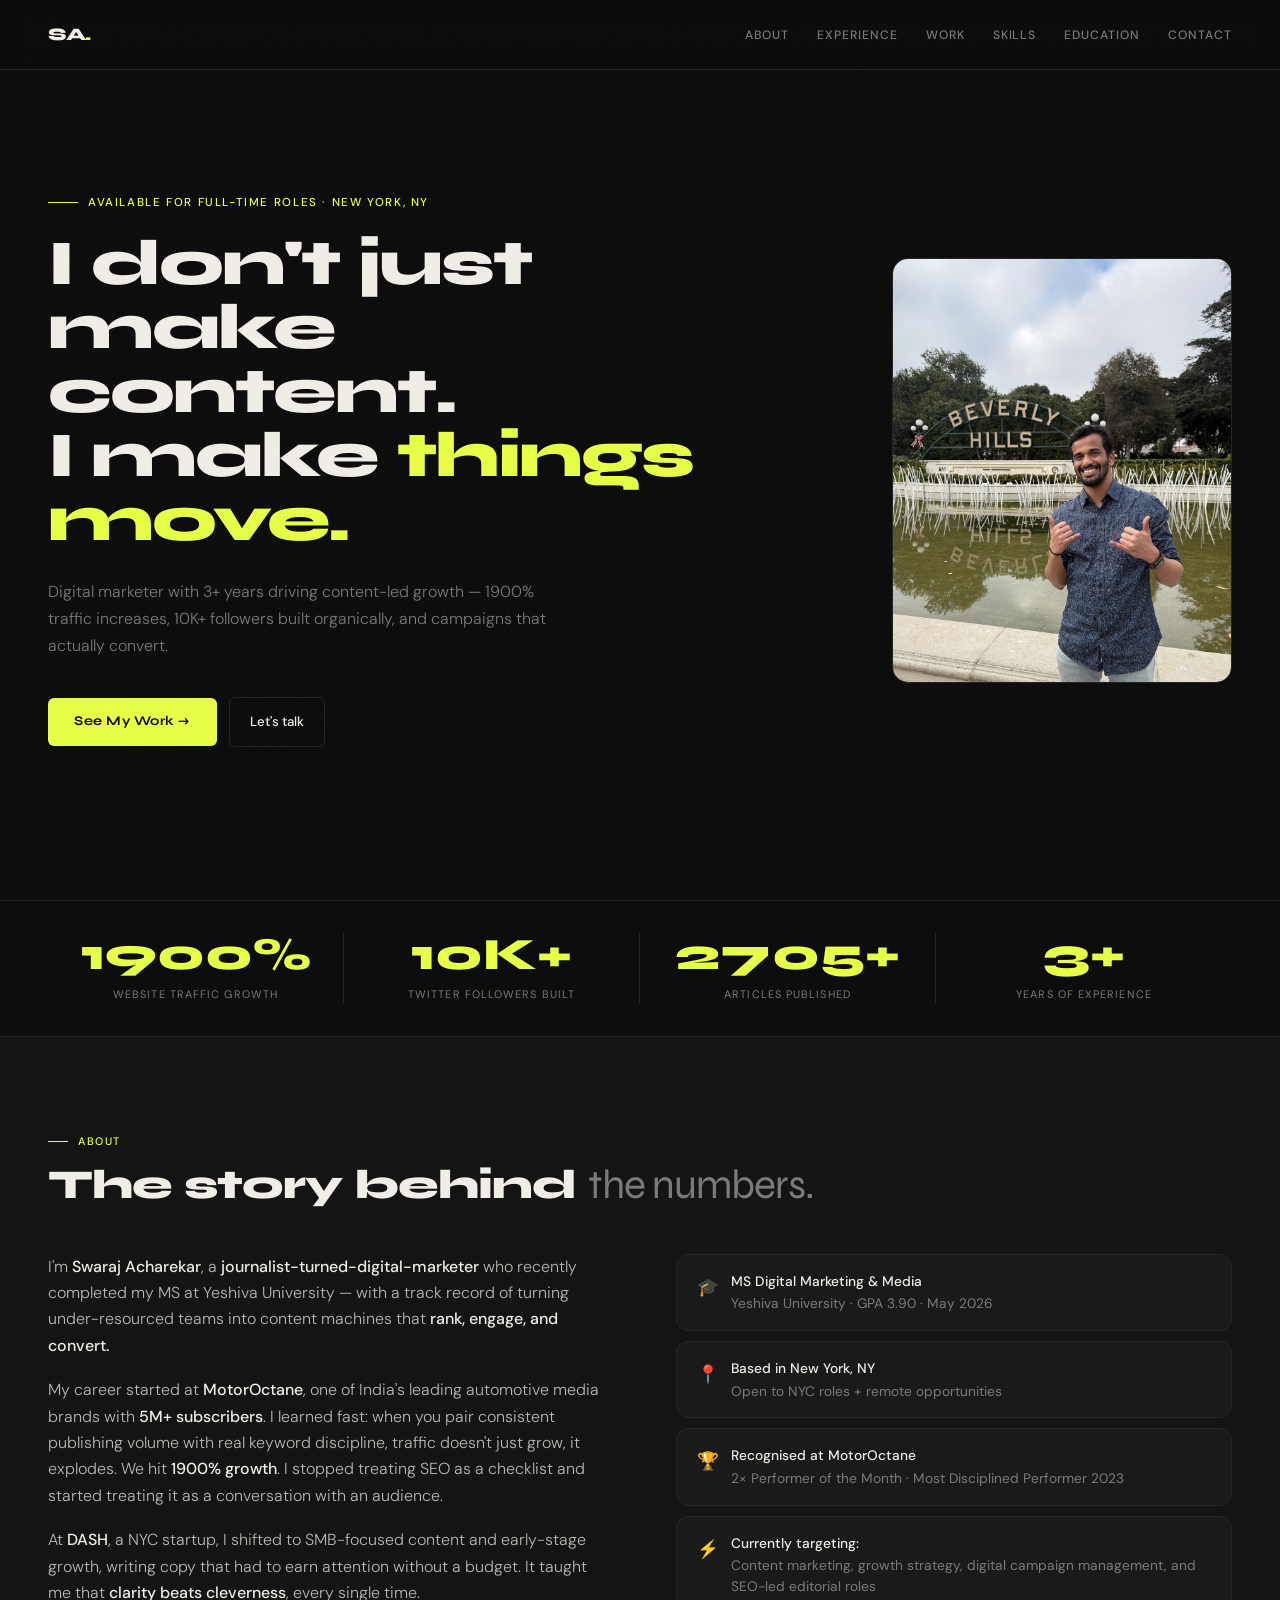
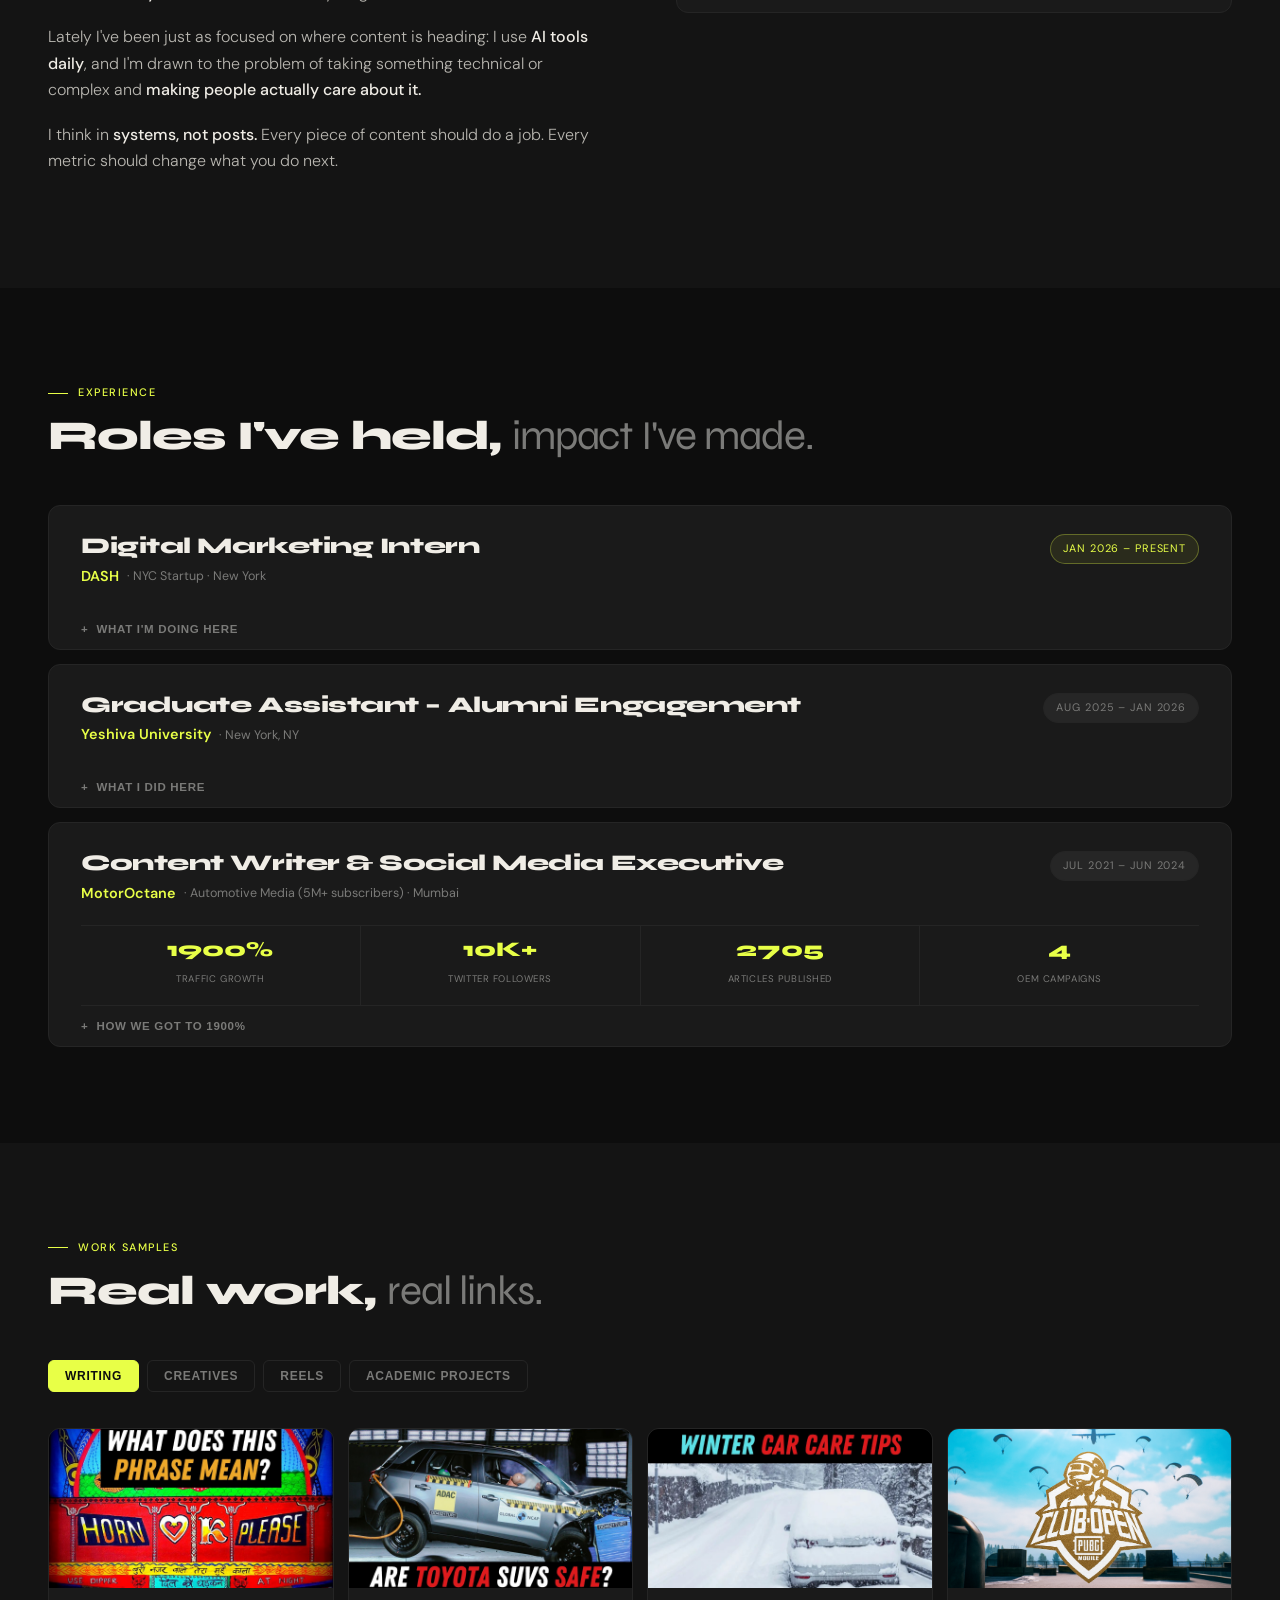
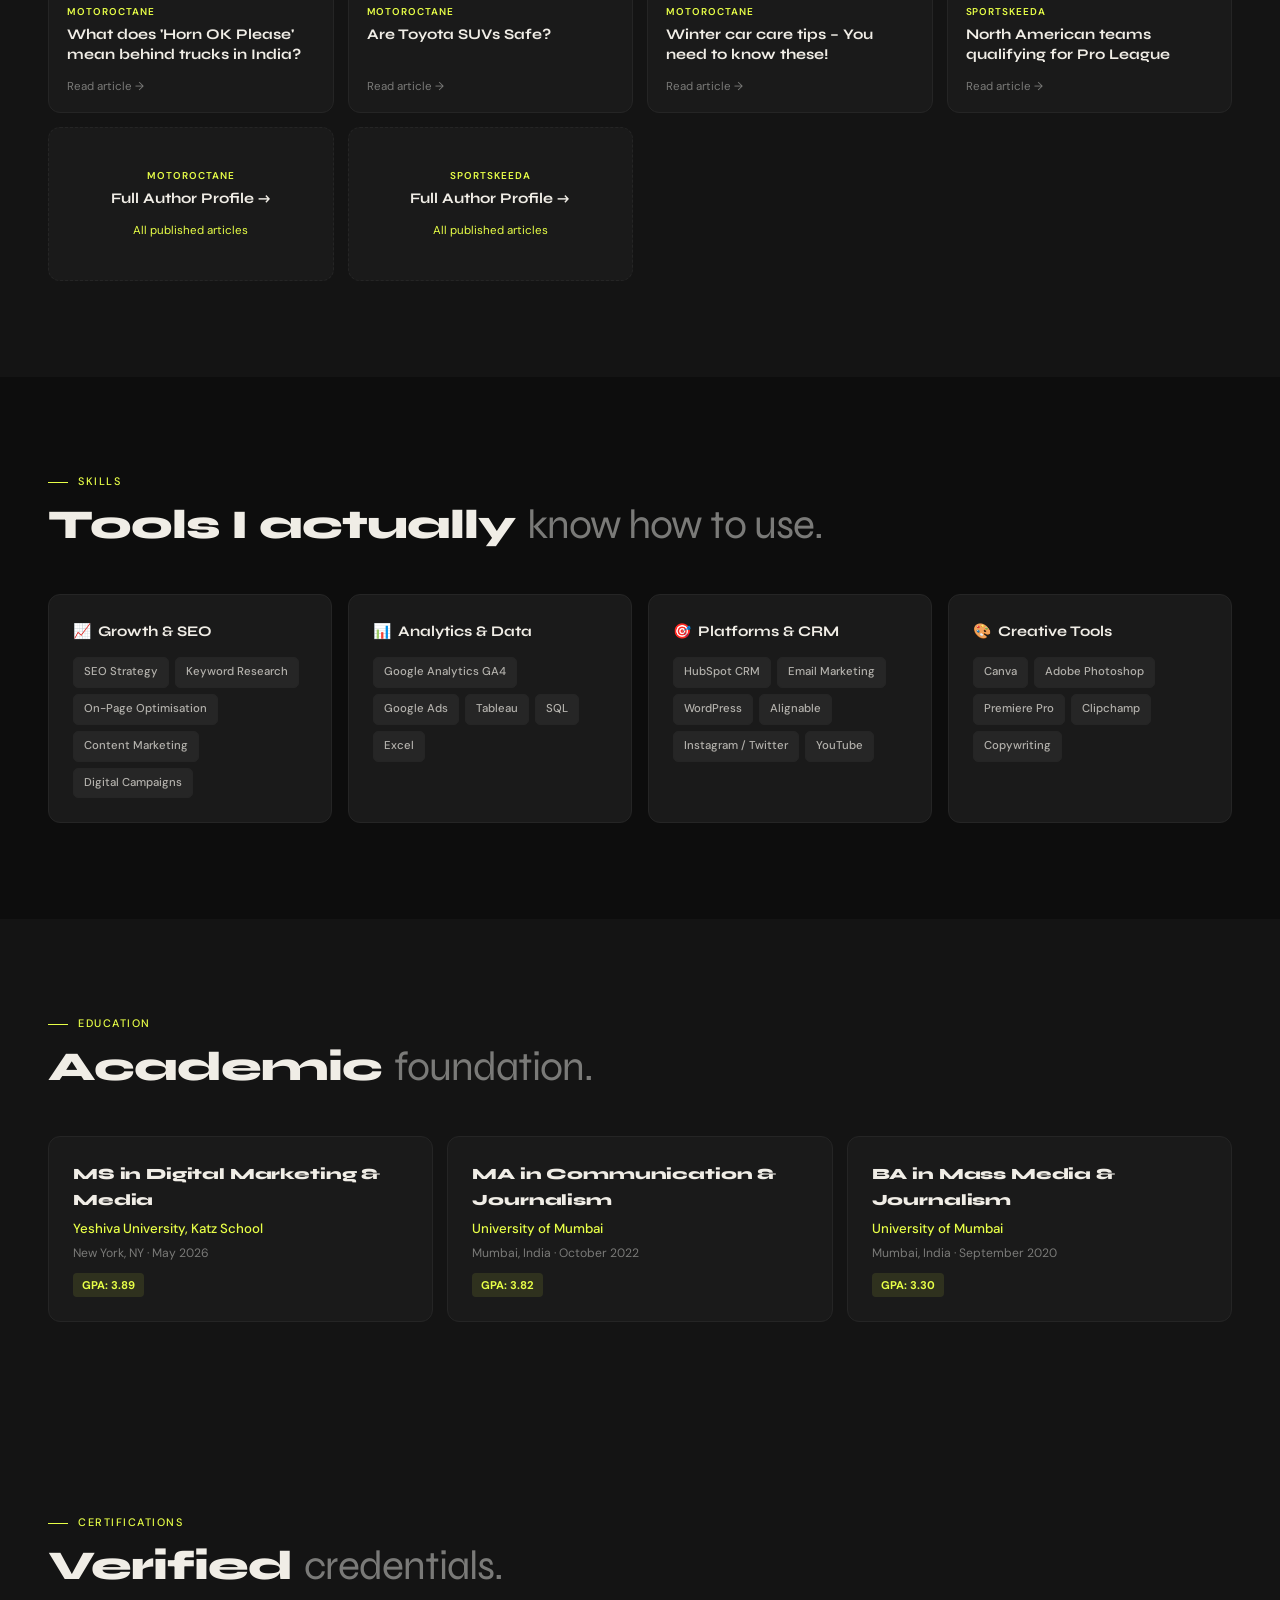
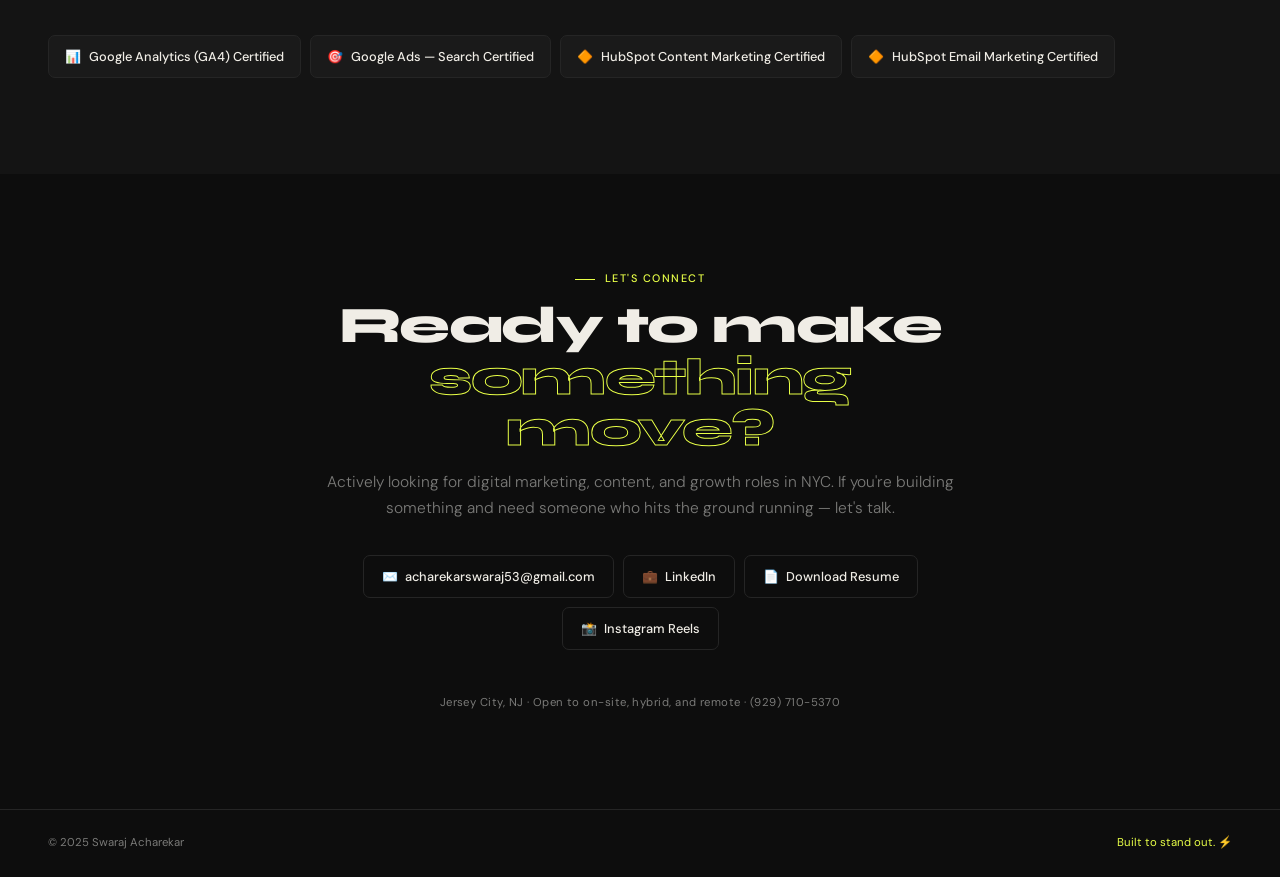
==== index.html @ 03147138 "Update index.html" ====
<!DOCTYPE html>
<html lang="en">
<head>
<meta charset="UTF-8">
<meta name="viewport" content="width=device-width, initial-scale=1.0">
<title>Swaraj Acharekar — Digital Marketing</title>
<link rel="preconnect" href="https://fonts.googleapis.com">
<link href="https://fonts.googleapis.com/css2?family=Syne:wght@400;600;700;800&family=DM+Sans:ital,wght@0,300;0,400;0,500;1,300&display=swap" rel="stylesheet">
<style>
*, *::before, *::after { box-sizing: border-box; margin: 0; padding: 0; }
:root {
  --bg:#0d0d0d; --surface:#141414; --card:#1a1a1a; --border:#252525;
  --accent:#e8ff47; --accent2:#ff6b35; --text:#f0ede6; --muted:#7a7a78;
  --serif:'Syne',sans-serif; --body:'DM Sans',sans-serif;
  --radius:12px; --t:0.35s cubic-bezier(0.22,1,0.36,1);
}
html{scroll-behavior:smooth;}
body{background:var(--bg);color:var(--text);font-family:var(--body);font-size:16px;line-height:1.65;overflow-x:hidden;}
::-webkit-scrollbar{width:4px;} ::-webkit-scrollbar-track{background:var(--bg);} ::-webkit-scrollbar-thumb{background:var(--accent);border-radius:2px;}
body::before{content:'';position:fixed;inset:0;background-image:url("data:image/svg+xml,%3Csvg viewBox='0 0 256 256' xmlns='http://www.w3.org/2000/svg'%3E%3Cfilter id='n'%3E%3CfeTurbulence type='fractalNoise' baseFrequency='0.9' numOctaves='4' stitchTiles='stitch'/%3E%3C/filter%3E%3Crect width='100%25' height='100%25' filter='url(%23n)' opacity='0.04'/%3E%3C/svg%3E");pointer-events:none;z-index:9999;opacity:0.35;}

/* NAV */
nav{position:fixed;top:0;left:0;right:0;z-index:100;display:flex;align-items:center;justify-content:space-between;padding:20px 48px;background:rgba(13,13,13,0.92);backdrop-filter:blur(14px);border-bottom:1px solid var(--border);}
.nav-logo{font-family:var(--serif);font-weight:800;font-size:1.1rem;letter-spacing:-0.02em;color:var(--text);text-decoration:none;}
.nav-logo span{color:var(--accent);}
.nav-links{display:flex;gap:28px;list-style:none;}
.nav-links a{font-size:0.76rem;font-weight:500;letter-spacing:0.08em;text-transform:uppercase;color:var(--muted);text-decoration:none;transition:color var(--t);}
.nav-links a:hover{color:var(--accent);}

/* HERO */
#hero{min-height:100vh;display:flex;flex-direction:row;align-items:center;justify-content:space-between;gap:60px;padding:120px 48px 80px;position:relative;overflow:hidden;}
.hero-left{flex:1;min-width:0;display:flex;flex-direction:column;}
.hero-eyebrow{font-size:0.72rem;font-weight:500;letter-spacing:0.14em;text-transform:uppercase;color:var(--accent);margin-bottom:20px;display:flex;align-items:center;gap:10px;animation:fadeUp 0.7s var(--t) 0.1s both;}
.hero-eyebrow::before{content:'';display:block;width:30px;height:1px;background:var(--accent);}
.hero-headline{font-family:var(--serif);font-size:clamp(2.8rem,5vw,5rem);font-weight:800;line-height:1.0;letter-spacing:-0.03em;margin-bottom:26px;animation:fadeUp 0.8s var(--t) 0.2s both;}
.hero-headline em{color:var(--accent);font-style:normal;}
.hero-sub{font-size:1rem;font-weight:300;color:var(--muted);max-width:500px;margin-bottom:38px;line-height:1.7;animation:fadeUp 0.8s var(--t) 0.3s both;}
.hero-ctas{display:flex;gap:12px;align-items:center;animation:fadeUp 0.8s var(--t) 0.4s both;}
.btn-primary{background:var(--accent);color:#0d0d0d;font-family:var(--serif);font-weight:700;font-size:0.83rem;letter-spacing:0.04em;padding:13px 26px;border:none;border-radius:6px;cursor:pointer;text-decoration:none;display:inline-block;transition:transform var(--t),box-shadow var(--t);}
.btn-primary:hover{transform:translateY(-2px);box-shadow:0 12px 40px rgba(232,255,71,0.25);}
.btn-ghost{color:var(--text);font-size:0.83rem;font-weight:500;text-decoration:none;display:flex;align-items:center;gap:8px;padding:13px 20px;border:1px solid var(--border);border-radius:6px;transition:border-color var(--t),color var(--t);}
.btn-ghost:hover{border-color:var(--text);color:var(--accent);}

/* HERO RIGHT */
.hero-right{flex-shrink:0;width:340px;animation:fadeUp 0.9s var(--t) 0.35s both;}
.hero-photo-wrap{position:relative;border-radius:16px;overflow:hidden;border:1px solid var(--border);aspect-ratio:4/5;background:var(--card);}
.hero-photo-wrap img{width:100%;height:100%;object-fit:cover;object-position:top center;display:block;filter:grayscale(15%);transition:filter var(--t);}
.hero-photo-wrap:hover img{filter:grayscale(0%);}
.hero-photo-wrap::after{content:'SA';position:absolute;inset:0;display:flex;align-items:center;justify-content:center;font-family:var(--serif);font-size:5rem;font-weight:800;color:var(--border);z-index:0;}
.hero-photo-wrap img{position:relative;z-index:1;}
.hero-photo-overlay{position:absolute;bottom:0;left:0;right:0;background:linear-gradient(transparent,rgba(13,13,13,0.9));padding:36px 22px 22px;}
.hero-photo-name{font-family:var(--serif);font-size:1rem;font-weight:800;margin-bottom:3px;}
.hero-photo-title{font-size:0.72rem;color:var(--muted);letter-spacing:0.04em;}
.hero-accent-dot{position:absolute;top:-8px;right:-8px;width:20px;height:20px;background:var(--accent);border-radius:50%;box-shadow:0 0 24px 6px rgba(232,255,71,0.35);animation:pulse 2.5s ease-in-out infinite;}
@keyframes pulse{0%,100%{opacity:1;transform:scale(1);}50%{opacity:0.5;transform:scale(0.7);}}

/* SECTIONS */
section{padding:96px 48px;}
.section-tag{font-size:0.68rem;font-weight:500;letter-spacing:0.14em;text-transform:uppercase;color:var(--accent);margin-bottom:12px;display:flex;align-items:center;gap:10px;}
.section-tag::before{content:'';display:block;width:20px;height:1px;background:var(--accent);}
h2.section-title{font-family:var(--serif);font-size:clamp(1.7rem,3.2vw,2.8rem);font-weight:800;letter-spacing:-0.025em;line-height:1.05;margin-bottom:48px;}
h2.section-title .dim{color:var(--muted);font-weight:400;}

/* ABOUT */
#about{background:var(--surface);}
.about-grid{display:grid;grid-template-columns:1fr 1fr;gap:72px;align-items:start;}
.about-copy p{color:rgba(240,237,230,0.75);font-weight:300;margin-bottom:18px;font-size:1rem;}
.about-copy p strong{color:var(--text);font-weight:500;}
.about-copy p em{color:var(--accent);font-style:normal;}
.about-right{display:flex;flex-direction:column;gap:10px;}
.fact-card{background:var(--card);border:1px solid var(--border);border-radius:var(--radius);padding:16px 20px;display:flex;align-items:flex-start;gap:12px;transition:border-color var(--t),transform var(--t);}
.fact-card:hover{border-color:var(--accent);transform:translateX(5px);}
.fact-icon{font-size:1.1rem;flex-shrink:0;margin-top:2px;}
.fact-text{font-size:0.86rem;color:var(--muted);line-height:1.5;}
.fact-text strong{color:var(--text);font-weight:500;display:block;margin-bottom:2px;}

/* EXPERIENCE */
#experience{background:var(--bg);}
.exp-list{display:flex;flex-direction:column;gap:14px;}
.exp-card{background:var(--card);border:1px solid var(--border);border-radius:var(--radius);overflow:hidden;transition:border-color var(--t);}
.exp-card:hover{border-color:rgba(232,255,71,0.35);}
.exp-header{padding:28px 32px 20px;display:grid;grid-template-columns:1fr auto;gap:16px;align-items:start;}
.exp-role{font-family:var(--serif);font-size:clamp(1.1rem,1.8vw,1.4rem);font-weight:800;letter-spacing:-0.02em;line-height:1.1;margin-bottom:6px;}
.exp-company-row{display:flex;align-items:center;gap:8px;flex-wrap:wrap;}
.exp-company{font-size:0.9rem;color:var(--accent);font-weight:600;}
.exp-location{font-size:0.78rem;color:var(--muted);}
.exp-dates{font-size:0.68rem;letter-spacing:0.08em;text-transform:uppercase;color:var(--muted);background:rgba(255,255,255,0.05);border:1px solid var(--border);padding:5px 12px;border-radius:100px;white-space:nowrap;align-self:flex-start;}
.exp-dates.current{color:var(--accent);border-color:rgba(232,255,71,0.3);background:rgba(232,255,71,0.08);}
.exp-metrics{display:flex;gap:0;border-top:1px solid var(--border);border-bottom:1px solid var(--border);margin:0 32px;}
.metric{flex:1;padding:14px 0;text-align:center;border-right:1px solid var(--border);}
.metric:last-child{border-right:none;}
.metric-num{font-family:var(--serif);font-size:1.3rem;font-weight:800;color:var(--accent);line-height:1;display:block;margin-bottom:3px;}
.metric-desc{font-size:0.6rem;color:var(--muted);text-transform:uppercase;letter-spacing:0.06em;}
.exp-toggle{margin:0 32px;padding:14px 0;display:flex;align-items:center;gap:8px;font-size:0.72rem;font-weight:600;letter-spacing:0.06em;text-transform:uppercase;color:var(--muted);cursor:pointer;transition:color var(--t);background:none;border:none;width:100%;text-align:left;}
.exp-toggle:hover{color:var(--accent);}
.toggle-icon{transition:transform var(--t);}
.exp-toggle.open .toggle-icon{transform:rotate(45deg);}
.exp-body{max-height:0;overflow:hidden;transition:max-height 0.55s cubic-bezier(0.22,1,0.36,1);padding:0 32px;}
.exp-body.open{max-height:900px;padding-bottom:32px;}
.exp-body-grid{display:grid;grid-template-columns:repeat(auto-fit,minmax(190px,1fr));gap:20px;margin-bottom:16px;}
.exp-col h4{font-size:0.65rem;letter-spacing:0.1em;text-transform:uppercase;color:var(--accent2);margin-bottom:7px;font-weight:600;}
.exp-col ul{list-style:none;padding:0;}
.exp-col ul li{font-size:0.84rem;color:rgba(240,237,230,0.67);padding:3px 0 3px 15px;position:relative;line-height:1.5;}
.exp-col ul li::before{content:'→';position:absolute;left:0;color:var(--accent);font-size:0.72rem;}
.exp-col p{font-size:0.84rem;color:rgba(240,237,230,0.67);line-height:1.6;}
.insight-bar{background:rgba(232,255,71,0.06);border-left:3px solid var(--accent);border-radius:0 8px 8px 0;padding:13px 18px;font-size:0.84rem;color:var(--text);font-style:italic;margin-top:14px;}
.insight-bar span{color:var(--accent);font-style:normal;font-weight:600;}
.award-tag{display:inline-flex;align-items:center;gap:5px;font-size:0.7rem;font-weight:600;color:#fbbf24;background:rgba(251,191,36,0.1);border:1px solid rgba(251,191,36,0.25);border-radius:100px;padding:4px 11px;margin-right:6px;margin-top:10px;}

/* WORK SAMPLES */
#work{background:var(--surface);}
.work-tabs{display:flex;gap:8px;margin-bottom:36px;flex-wrap:wrap;}
.tab-btn{font-size:0.75rem;font-weight:600;letter-spacing:0.06em;text-transform:uppercase;padding:8px 16px;border-radius:6px;cursor:pointer;border:1px solid var(--border);background:transparent;color:var(--muted);transition:all var(--t);}
.tab-btn.active,.tab-btn:hover{background:var(--accent);color:#0d0d0d;border-color:var(--accent);}
.tab-panel{display:none;}
.tab-panel.active{display:block;}
.writing-grid{display:grid;grid-template-columns:repeat(auto-fill,minmax(260px,1fr));gap:14px;}
.writing-card{background:var(--card);border:1px solid var(--border);border-radius:var(--radius);overflow:hidden;text-decoration:none;color:var(--text);display:flex;flex-direction:column;transition:border-color var(--t),transform var(--t);}
.writing-card:hover{border-color:var(--accent);transform:translateY(-4px);}
.writing-thumb{width:100%;aspect-ratio:16/9;object-fit:cover;background:var(--border);display:block;}
.writing-info{padding:16px 18px;flex:1;display:flex;flex-direction:column;gap:5px;}
.writing-source{font-size:0.62rem;letter-spacing:0.1em;text-transform:uppercase;color:var(--accent);font-weight:600;}
.writing-title{font-family:var(--serif);font-size:0.92rem;font-weight:700;line-height:1.3;}
.writing-arrow{font-size:0.72rem;color:var(--muted);margin-top:auto;padding-top:8px;}
.creatives-grid{display:grid;grid-template-columns:repeat(auto-fill,minmax(200px,1fr));gap:10px;}
.creative-thumb{border-radius:10px;overflow:hidden;border:1px solid var(--border);aspect-ratio:1;transition:border-color var(--t),transform var(--t);}
.creative-thumb img{width:100%;height:100%;object-fit:cover;display:block;transition:transform 0.5s ease;}
.creative-thumb:hover{border-color:var(--accent);transform:scale(1.02);}
.creative-thumb:hover img{transform:scale(1.06);}
.view-more-link{display:inline-flex;align-items:center;gap:8px;margin-top:18px;font-size:0.82rem;font-weight:600;color:var(--accent);text-decoration:none;letter-spacing:0.04em;transition:gap var(--t);}
.view-more-link:hover{gap:14px;}
.projects-grid{display:grid;grid-template-columns:repeat(auto-fill,minmax(280px,1fr));gap:14px;}
.project-card{background:var(--card);border:1px solid var(--border);border-radius:var(--radius);padding:24px;transition:border-color var(--t),transform var(--t);}
.project-card:hover{border-color:var(--accent);transform:translateY(-4px);}
.project-label{font-size:0.62rem;letter-spacing:0.1em;text-transform:uppercase;color:var(--accent2);font-weight:600;margin-bottom:7px;}
.project-title{font-family:var(--serif);font-size:1rem;font-weight:800;margin-bottom:7px;letter-spacing:-0.01em;}
.project-desc{font-size:0.83rem;color:var(--muted);line-height:1.55;margin-bottom:14px;}
.project-links{display:flex;gap:7px;flex-wrap:wrap;}
.project-link{font-size:0.7rem;font-weight:600;padding:5px 11px;border:1px solid var(--border);border-radius:5px;text-decoration:none;color:var(--muted);transition:border-color var(--t),color var(--t);}
.project-link:hover{border-color:var(--accent);color:var(--accent);}

/* REELS */
.reels-grid{display:grid;grid-template-columns:repeat(auto-fill,minmax(300px,1fr));gap:20px;align-items:start;}
.reel-card{background:var(--card);border:1px solid var(--border);border-radius:var(--radius);overflow:hidden;text-decoration:none;color:var(--text);display:flex;flex-direction:column;transition:border-color var(--t),transform var(--t);}
.reel-card:hover{border-color:var(--accent);transform:translateY(-4px);}
.reel-thumb{aspect-ratio:9/16;background:#111;position:relative;overflow:hidden;}
.reel-thumb img{width:100%;height:100%;object-fit:cover;display:block;transition:transform 0.5s ease;}
.reel-card:hover .reel-thumb img{transform:scale(1.05);}
.reel-play{position:absolute;inset:0;display:flex;align-items:center;justify-content:center;}
.reel-play div.play-icon{width:0;height:0;border-top:10px solid transparent;border-bottom:10px solid transparent;border-left:16px solid var(--accent);margin-left:3px;filter:drop-shadow(0 0 8px rgba(232,255,71,0.5));}
.reel-badge{position:absolute;top:8px;right:8px;background:rgba(0,0,0,0.65);border-radius:4px;padding:2px 8px;font-size:0.62rem;color:var(--accent);font-weight:600;letter-spacing:0.06em;text-transform:uppercase;}
.reel-info{padding:12px 14px;}
.reel-source{font-size:0.62rem;letter-spacing:0.1em;text-transform:uppercase;color:var(--accent);font-weight:600;display:block;margin-bottom:4px;}
.reel-link{font-size:0.78rem;color:var(--muted);}


#skills{background:var(--bg);}
.skills-wrap{display:grid;grid-template-columns:repeat(auto-fit,minmax(240px,1fr));gap:16px;}
.skill-group{background:var(--card);border:1px solid var(--border);border-radius:var(--radius);padding:24px;transition:border-color var(--t),transform var(--t);}
.skill-group:hover{border-color:var(--accent);transform:translateY(-4px);}
.skill-group-title{font-family:var(--serif);font-size:0.92rem;font-weight:700;margin-bottom:14px;display:flex;align-items:center;gap:7px;}
.skill-tags{display:flex;flex-wrap:wrap;gap:6px;}
.skill-tag{font-size:0.71rem;font-weight:500;padding:5px 10px;border-radius:5px;background:rgba(255,255,255,0.05);border:1px solid var(--border);color:rgba(240,237,230,0.7);transition:all var(--t);}
.skill-tag:hover{background:rgba(232,255,71,0.1);color:var(--accent);border-color:rgba(232,255,71,0.3);}

/* EDUCATION */
#education{background:var(--surface);}
.edu-grid{display:grid;grid-template-columns:repeat(auto-fit,minmax(240px,1fr));gap:14px;}
.edu-card{background:var(--card);border:1px solid var(--border);border-radius:var(--radius);padding:24px;transition:border-color var(--t),transform var(--t);}
.edu-card:hover{border-color:var(--accent);transform:translateY(-3px);}
.edu-degree{font-family:var(--serif);font-size:0.98rem;font-weight:800;margin-bottom:5px;letter-spacing:-0.01em;}
.edu-school{font-size:0.83rem;color:var(--accent);font-weight:500;margin-bottom:3px;}
.edu-detail{font-size:0.76rem;color:var(--muted);}
.edu-gpa{display:inline-block;margin-top:10px;font-size:0.7rem;font-weight:700;color:var(--accent);background:rgba(232,255,71,0.1);padding:3px 9px;border-radius:4px;}



/* CERTS */
#certs{background:var(--surface);}
.certs-row{display:flex;flex-wrap:wrap;gap:9px;}
.cert-pill{background:var(--card);border:1px solid var(--border);border-radius:7px;padding:10px 16px;display:flex;align-items:center;gap:8px;font-size:0.8rem;font-weight:500;transition:border-color var(--t),transform var(--t);}
.cert-pill:hover{border-color:var(--accent);transform:translateY(-2px);}

/* CONTACT */
#contact{background:var(--bg);text-align:center;}
.contact-inner{max-width:660px;margin:0 auto;}
.contact-big{font-family:var(--serif);font-size:clamp(2rem,4vw,3.8rem);font-weight:800;letter-spacing:-0.03em;line-height:1.0;margin-bottom:16px;}
.contact-big .line2{color:transparent;-webkit-text-stroke:1px var(--accent);}
.contact-sub{color:var(--muted);font-size:0.97rem;margin-bottom:34px;font-weight:300;}
.contact-links{display:flex;gap:9px;justify-content:center;flex-wrap:wrap;margin-bottom:44px;}
.contact-link{display:flex;align-items:center;gap:7px;padding:10px 18px;border:1px solid var(--border);border-radius:7px;font-size:0.8rem;font-weight:500;color:var(--text);text-decoration:none;transition:border-color var(--t),color var(--t),transform var(--t);}
.contact-link:hover{border-color:var(--accent);color:var(--accent);transform:translateY(-2px);}
.contact-note{font-size:0.71rem;color:var(--muted);letter-spacing:0.04em;}

footer{background:var(--bg);border-top:1px solid var(--border);padding:24px 48px;display:flex;justify-content:space-between;align-items:center;font-size:0.71rem;color:var(--muted);}
footer span:last-child{color:var(--accent);}

@keyframes fadeUp{from{opacity:0;transform:translateY(22px);}to{opacity:1;transform:translateY(0);}}
.reveal{opacity:0;transform:translateY(22px);transition:opacity 0.65s ease,transform 0.65s var(--t);}
.reveal.visible{opacity:1;transform:translateY(0);}

@media(max-width:860px){
  nav{padding:14px 20px;flex-wrap:wrap;gap:10px;}
  .nav-links{gap:14px;flex-wrap:wrap;}
  section{padding:64px 22px;}
  #hero{flex-direction:column;padding:105px 22px 56px;gap:36px;align-items:flex-start;}
  .hero-right{width:100%;max-width:300px;}
  .about-grid{grid-template-columns:1fr;gap:32px;}
  .exp-header{grid-template-columns:1fr;}
  .exp-metrics,.exp-toggle{margin-left:22px;margin-right:22px;}
  .exp-body{padding:0 22px;}
  .exp-body.open{padding-bottom:26px;}
  footer{flex-direction:column;gap:7px;text-align:center;}
}
</style>
</head>
<body>

<nav id="nav">
  <a href="#hero" class="nav-logo">SA<span>.</span></a>
  <ul class="nav-links">
    <li><a href="#about">About</a></li>
    <li><a href="#experience">Experience</a></li>
    <li><a href="#work">Work</a></li>
    <li><a href="#skills">Skills</a></li>
    <li><a href="#education">Education</a></li>
    <li><a href="#contact">Contact</a></li>
  </ul>
</nav>

<!-- HERO -->
<section id="hero">
  <div class="hero-left">
    <div class="hero-eyebrow">Available for full-time roles · New York, NY</div>
    <h1 class="hero-headline">
      I don't just make<br>content.<br>
      I make <em>things move.</em>
    </h1>
    <p class="hero-sub">
      Digital marketer with 3+ years driving content-led growth — 1900% traffic increases, 10K+ followers built organically, and campaigns that actually convert.
    </p>
    <div class="hero-ctas">
      <a href="#experience" class="btn-primary">See My Work →</a>
      <a href="#contact" class="btn-ghost">Let's talk</a>
    </div>
  </div>

  <div class="hero-right">
    <div class="hero-photo-wrap">
      <img src="https://swaraj6520.github.io/Swaraj-Portfolio1/media/About-you.jpg" alt="Swaraj Acharekar" onerror="this.style.background='#1a1a1a';this.style.minHeight='360px'">
      <div class="hero-photo-overlay">
        <div class="hero-photo-name">Swaraj Acharekar</div>
        <div class="hero-photo-title">Digital Marketing · Content · SEO</div>
      </div>
      <div class="hero-accent-dot"></div>
    </div>
    </div>
  </div>
</section>

  <!-- KPI STRIP -->
<section id="kpi-strip" style="padding:0;background:#0d0d0d;">
  <div style="border-top:1px solid #252525;border-bottom:1px solid #252525;padding:32px 48px;">
    <div style="display:grid;grid-template-columns:repeat(4,1fr);gap:0;">
      <div style="text-align:center;padding:0 20px;border-right:1px solid #252525;">
        <div style="font-family:'Syne',sans-serif;font-size:2.8rem;font-weight:800;color:#e8ff47;line-height:1;margin-bottom:8px;">1900%</div>
        <div style="font-size:0.68rem;color:#7a7a78;text-transform:uppercase;letter-spacing:0.1em;">Website traffic growth</div>
      </div>
      <div style="text-align:center;padding:0 20px;border-right:1px solid #252525;">
        <div style="font-family:'Syne',sans-serif;font-size:2.8rem;font-weight:800;color:#e8ff47;line-height:1;margin-bottom:8px;">10K+</div>
        <div style="font-size:0.68rem;color:#7a7a78;text-transform:uppercase;letter-spacing:0.1em;">Twitter followers built</div>
      </div>
      <div style="text-align:center;padding:0 20px;border-right:1px solid #252525;">
        <div style="font-family:'Syne',sans-serif;font-size:2.8rem;font-weight:800;color:#e8ff47;line-height:1;margin-bottom:8px;">2705+</div>
        <div style="font-size:0.68rem;color:#7a7a78;text-transform:uppercase;letter-spacing:0.1em;">Articles published</div>
      </div>
      <div style="text-align:center;padding:0 20px;">
        <div style="font-family:'Syne',sans-serif;font-size:2.8rem;font-weight:800;color:#e8ff47;line-height:1;margin-bottom:8px;">3+</div>
        <div style="font-size:0.68rem;color:#7a7a78;text-transform:uppercase;letter-spacing:0.1em;">Years of experience</div>
      </div>
    </div>
  </div>
</section>

<!-- ABOUT -->
<section id="about">
  <div class="section-tag">About</div>
  <h2 class="section-title">The story behind <span class="dim">the numbers.</span></h2>
  <div class="about-grid">
    <div class="about-copy">
      <p>I'm <strong>Swaraj Acharekar</strong>, a <strong>journalist-turned-digital-marketer</strong> who recently completed my MS at Yeshiva University — with a track record of turning under-resourced teams into content machines that <strong>rank, engage, and convert.</strong></p>

<p>My career started at <strong>MotorOctane</strong>, one of India's leading automotive media brands with <strong>5M+ subscribers</strong>. I learned fast: when you pair consistent publishing volume with real keyword discipline, traffic doesn't just grow, it explodes. We hit <strong>1900% growth</strong>. I stopped treating SEO as a checklist and started treating it as a conversation with an audience.</p>
<p>At <strong>DASH</strong>, a NYC startup, I shifted to SMB-focused content and early-stage growth, writing copy that had to earn attention without a budget. It taught me that <strong>clarity beats cleverness</strong>, every single time.</p>
<p>Lately I've been just as focused on where content is heading: I use <strong>AI tools daily</strong>, and I'm drawn to the problem of taking something technical or complex and <strong>making people actually care about it.</strong></p>
<p>I think in <strong>systems, not posts.</strong> Every piece of content should do a job. Every metric should change what you do next.</p>
    </div>
    <div class="about-right">
      <div class="fact-card reveal">
        <div class="fact-icon">🎓</div>
        <div class="fact-text"><strong>MS Digital Marketing & Media</strong>Yeshiva University · GPA 3.90 · May 2026</div>
      </div>
      <div class="fact-card reveal">
        <div class="fact-icon">📍</div>
        <div class="fact-text"><strong>Based in New York, NY</strong>Open to NYC roles + remote opportunities</div>
      </div>
      <div class="fact-card reveal">
        <div class="fact-icon">🏆</div>
        <div class="fact-text"><strong>Recognised at MotorOctane</strong>2× Performer of the Month · Most Disciplined Performer 2023</div>
      </div>
      <div class="fact-card reveal">
        <div class="fact-icon">⚡</div>
        <div class="fact-text"><strong>Currently targeting:</strong>Content marketing, growth strategy, digital campaign management, and SEO-led editorial roles</div>
      </div>
    </div>
  </div>
</section>

<!-- EXPERIENCE -->
<section id="experience">
  <div class="section-tag">Experience</div>
  <h2 class="section-title">Roles I've held, <span class="dim">impact I've made.</span></h2>
  <div class="exp-list">

    <!-- DASH -->
    <div class="exp-card reveal">
      <div class="exp-header">
        <div>
          <div class="exp-role">Digital Marketing Intern</div>
          <div class="exp-company-row">
            <span class="exp-company">DASH</span>
            <span class="exp-location">· NYC Startup · New York</span>
          </div>
        </div>
        <div class="exp-dates current">Jan 2026 – Present</div>
      </div>
      <button class="exp-toggle" onclick="toggleExp(this)">
        <span class="toggle-icon">+</span> What I'm doing here
      </button>
      <div class="exp-body">
        <div class="exp-body-grid">
          <div class="exp-col">
            <h4>The Context</h4>
            <p>DASH is a NYC-based startup targeting small business owners. Budget is lean, the brand is early-stage, and every piece of content has to earn its attention without paid backing.</p>
          </div>
          <div class="exp-col">
            <h4>What I Do</h4>
            <ul>
              <li>Create daily platform-specific content for Alignable — the leading SMB professional network</li>
              <li>Drive engagement and thought leadership among small business audiences</li>
              <li>Support social media planning, content coordination, and performance tracking</li>
              <li>Contribute to community growth and brand visibility initiatives</li>
            </ul>
          </div>
          <div class="exp-col">
            <h4>Key Takeaways</h4>
            <ul>
              <li>Channel selection IS strategy at a startup — Alignable reaches SMBs where LinkedIn doesn't</li>
              <li>SMB audiences trust peer voice over brand voice</li>
              <li>Pre-scale content is also the sales team's warmup act</li>
            </ul>
          </div>
        </div>
        <div class="insight-bar"><span>Key insight:</span> At an early-stage startup, content isn't separate from sales — it's the credibility that makes cold outreach actually get replies.</div>
      </div>
    </div>

    <!-- GRAD ASSISTANT -->
    <div class="exp-card reveal">
      <div class="exp-header">
        <div>
          <div class="exp-role">Graduate Assistant – Alumni Engagement</div>
          <div class="exp-company-row">
            <span class="exp-company">Yeshiva University</span>
            <span class="exp-location">· New York, NY</span>
          </div>
        </div>
        <div class="exp-dates">Aug 2025 – Jan 2026</div>
      </div>
      <button class="exp-toggle" onclick="toggleExp(this)">
        <span class="toggle-icon">+</span> What I did here
      </button>
      <div class="exp-body">
        <div class="exp-body-grid">
          <div class="exp-col">
            <h4>Responsibilities</h4>
            <ul>
              <li>Cleaned and organised alumni data from 1986 onward, improving accuracy of school records</li>
              <li>Researched and verified alumni profiles on LinkedIn to build outreach contact lists</li>
              <li>Supported alumni engagement campaigns and outreach coordination</li>
            </ul>
          </div>
          <div class="exp-col">
            <h4>Skills Applied</h4>
            <ul>
              <li>Data hygiene and CRM-ready list building</li>
              <li>Research and verification at scale</li>
              <li>Institutional outreach and engagement strategy</li>
            </ul>
          </div>
        </div>
      </div>
    </div>

    <!-- MOTOROCTANE -->
    <div class="exp-card reveal">
      <div class="exp-header">
        <div>
          <div class="exp-role">Content Writer & Social Media Executive</div>
          <div class="exp-company-row">
            <span class="exp-company">MotorOctane</span>
            <span class="exp-location">· Automotive Media (5M+ subscribers) · Mumbai</span>
          </div>
        </div>
        <div class="exp-dates">Jul 2021 – Jun 2024</div>
      </div>
      <div class="exp-metrics">
        <div class="metric"><span class="metric-num">1900%</span><span class="metric-desc">Traffic growth</span></div>
        <div class="metric"><span class="metric-num">10K+</span><span class="metric-desc">Twitter followers</span></div>
        <div class="metric"><span class="metric-num">2705</span><span class="metric-desc">Articles published</span></div>
        <div class="metric"><span class="metric-num">4</span><span class="metric-desc">OEM campaigns</span></div>
      </div>
      <button class="exp-toggle" onclick="toggleExp(this)">
        <span class="toggle-icon">+</span> How we got to 1900%
      </button>
      <div class="exp-body">
        <div class="exp-body-grid">
          <div class="exp-col">
            <h4>The Challenge</h4>
            <p>MotorOctane had strong editorial voice but minimal search visibility. Traffic was stagnant and the content process wasn't built around search intent.</p>
          </div>
          <div class="exp-col">
            <h4>The Approach</h4>
            <ul>
              <li>Shifted from opinion-first to intent-first content using keyword research</li>
              <li>Built a publishing rhythm of 5–6 daily articles aligned to automotive search trends</li>
              <li>Developed and executed a Twitter growth strategy from the ground up</li>
              <li>Coordinated influencer campaigns with Hyundai, Kia, Volvo, and Mercedes-Benz</li>
            </ul>
          </div>
          <div class="exp-col">
            <h4>The Results</h4>
            <ul>
              <li>Grew website traffic from 300K to 6M monthly visitors — a 1900% increase</li>
              <li>Twitter following grew by 10,000+ organic followers</li>
              <li>Delivered high-impact sponsored content for 4 major automotive OEMs</li>
              <li>Supported Instagram and YouTube teams with branded video content</li>
            </ul>
          </div>
        </div>
        <div>
          <span class="award-tag">🏆 Performer of the Month ×2</span>
          <span class="award-tag">⭐ Most Disciplined Performer 2023</span>
        </div>
        <div class="insight-bar">
          <span>Key insight:</span> The unlock wasn't writing more — it was writing specifically. Keyword-research-first content turns the algorithm from an obstacle into a distribution channel.
        </div>
      </div>
    </div>

  </div>
</section>

<!-- WORK SAMPLES -->
<section id="work">
  <div class="section-tag">Work Samples</div>
  <h2 class="section-title">Real work, <span class="dim">real links.</span></h2>

  <div class="work-tabs">
    <button class="tab-btn active" onclick="switchTab(this,'writing')">Writing</button>
    <button class="tab-btn" onclick="switchTab(this,'creatives')">Creatives</button>
    <button class="tab-btn" onclick="switchTab(this,'reels')">Reels</button>
    <button class="tab-btn" onclick="switchTab(this,'projects')">Academic Projects</button>
  </div>

  <div class="tab-panel active" id="tab-writing">
    <div class="writing-grid">
      <a href="https://motoroctane.com/news/252917-what-does-horn-ok-please-mean-behind-trucks-in-india" target="_blank" class="writing-card">
        <img src="https://swaraj6520.github.io/Swaraj-Portfolio1/media/motoroctane-1.jpg" alt="Horn OK Please" class="writing-thumb">
        <div class="writing-info">
          <span class="writing-source">MotorOctane</span>
          <div class="writing-title">What does 'Horn OK Please' mean behind trucks in India?</div>
          <div class="writing-arrow">Read article →</div>
        </div>
      </a>
      <a href="https://motoroctane.com/news/268343-are-toyota-suvs-safe" target="_blank" class="writing-card">
        <img src="https://swaraj6520.github.io/Swaraj-Portfolio1/media/motoroctane-2.jpg" alt="Toyota SUVs" class="writing-thumb">
        <div class="writing-info">
          <span class="writing-source">MotorOctane</span>
          <div class="writing-title">Are Toyota SUVs Safe?</div>
          <div class="writing-arrow">Read article →</div>
        </div>
      </a>
      <a href="https://motoroctane.com/news/264918-winter-car-care-tips-you-need-to-know-these" target="_blank" class="writing-card">
        <img src="https://swaraj6520.github.io/Swaraj-Portfolio1/media/motoroctane-3.jpg" alt="Winter car care" class="writing-thumb">
        <div class="writing-info">
          <span class="writing-source">MotorOctane</span>
          <div class="writing-title">Winter car care tips – You need to know these!</div>
          <div class="writing-arrow">Read article →</div>
        </div>
      </a>
      <a href="https://www.sportskeeda.com/esports/knowing-the-teams-which-have-qualified-from-north-america-for-the-pro-league" target="_blank" class="writing-card">
        <img src="https://swaraj6520.github.io/Swaraj-Portfolio1/media/sportskeeda-article.jpg" alt="Sportskeeda" class="writing-thumb">
        <div class="writing-info">
          <span class="writing-source">Sportskeeda</span>
          <div class="writing-title">North American teams qualifying for Pro League</div>
          <div class="writing-arrow">Read article →</div>
        </div>
      </a>
      <a href="https://motoroctane.com/author/acharekarswaraj" target="_blank" class="writing-card" style="border-style:dashed;align-items:center;justify-content:center;padding:24px;text-align:center;min-height:140px;">
        <div class="writing-info" style="align-items:center;text-align:center;">
          <span class="writing-source">MotorOctane</span>
          <div class="writing-title">Full Author Profile →</div>
          <div class="writing-arrow" style="color:var(--accent)">All published articles</div>
        </div>
      </a>
      <a href="https://www.sportskeeda.com/author/swaraj-acharekar" target="_blank" class="writing-card" style="border-style:dashed;align-items:center;justify-content:center;padding:24px;text-align:center;min-height:140px;">
        <div class="writing-info" style="align-items:center;text-align:center;">
          <span class="writing-source">Sportskeeda</span>
          <div class="writing-title">Full Author Profile →</div>
          <div class="writing-arrow" style="color:var(--accent)">All published articles</div>
        </div>
      </a>
    </div>
  </div>

  <div class="tab-panel" id="tab-creatives">
    <div class="creatives-grid">
      <div class="creative-thumb"><img src="https://swaraj6520.github.io/Swaraj-Portfolio1/media/creative1.jpg" alt="Creative 1"></div>
      <div class="creative-thumb"><img src="https://swaraj6520.github.io/Swaraj-Portfolio1/media/creative2.jpg" alt="Creative 2"></div>
      <div class="creative-thumb"><img src="https://swaraj6520.github.io/Swaraj-Portfolio1/media/creative3.jpg" alt="Creative 3"></div>
    </div>
    <a href="https://drive.google.com/drive/folders/1fyhGiM5bE_gG1RmcRaMRaSAqOFjaXfk_?usp=sharing" target="_blank" class="view-more-link">View full creative archive →</a>
  </div>

 <div class="tab-panel" id="tab-reels">
    <div class="reels-grid">
      <blockquote class="instagram-media" data-instgrm-permalink="https://www.instagram.com/p/Cqsg9nBOE1f/" data-instgrm-version="14" style="background:#1a1a1a;border:1px solid #252525;border-radius:12px;margin:0;max-width:100%;min-width:0;width:100%;"></blockquote>
      <blockquote class="instagram-media" data-instgrm-permalink="https://www.instagram.com/p/Cp5BhBDpgcD/" data-instgrm-version="14" style="background:#1a1a1a;border:1px solid #252525;border-radius:12px;margin:0;max-width:100%;min-width:0;width:100%;"></blockquote>
      <blockquote class="instagram-media" data-instgrm-permalink="https://www.instagram.com/p/Co4mXdStfRA/" data-instgrm-version="14" style="background:#1a1a1a;border:1px solid #252525;border-radius:12px;margin:0;max-width:100%;min-width:0;width:100%;"></blockquote>
      <blockquote class="instagram-media" data-instgrm-permalink="https://www.instagram.com/p/CikkZj-jvMu/" data-instgrm-version="14" style="background:#1a1a1a;border:1px solid #252525;border-radius:12px;margin:0;max-width:100%;min-width:0;width:100%;"></blockquote>
      <blockquote class="instagram-media" data-instgrm-permalink="https://www.instagram.com/p/CgmYNLEI9W4/" data-instgrm-version="14" style="background:#1a1a1a;border:1px solid #252525;border-radius:12px;margin:0;max-width:100%;min-width:0;width:100%;"></blockquote>
    </div>
    <script async src="//www.instagram.com/embed.js"></script>
  </div>


  <div class="tab-panel" id="tab-projects">
    <div class="projects-grid">
      <div class="project-card reveal">
        <div class="project-label">Marketing Capstone · Fall 2025</div>
        <div class="project-title">Aidium SaaS CRM — Marketing Plan</div>
        <div class="project-desc">Developed a comprehensive marketing plan for a CRM rebranding to Lendware — competitor analysis, loan officer adoption strategy, pricing model, and full KPI framework.</div>
      </div>
      <div class="project-card reveal">
        <div class="project-label">Marketing Analytics · Spring 2025</div>
        <div class="project-title">Macy's — RFM Customer Segmentation</div>
        <div class="project-desc">Conducted RFM analysis on 100,000+ transactions to identify high-value customer segments. Built a Tableau dashboard to visualise KPIs and developed targeted retention strategies.</div>
      </div>
      <div class="project-card reveal">
        <div class="project-label">Web Strategy · Client Project</div>
        <div class="project-title">Valent Communications — Website Strategy</div>
        <div class="project-desc">Developed a real-client website strategy using segmentation, UX principles, and digital branding frameworks.</div>
        <div class="project-links">
          <a href="https://design421.com/group1/" target="_blank" class="project-link">View Website</a>
          <a href="https://docs.google.com/document/d/1TeX1dvb3z8r4sBla35xIagmg85HPRTjFIyZeTyHRO34/edit?usp=sharing" target="_blank" class="project-link">View Report</a>
        </div>
      </div>
      <div class="project-card reveal">
        <div class="project-label">Marketing Research</div>
        <div class="project-title">Reels & Attention Span Study</div>
        <div class="project-desc">Led a study on short-form video's impact on student attention spans, combining survey data with qualitative interviews.</div>
        <div class="project-links">
          <a href="https://swaraj6520.github.io/Swaraj-Portfolio1/media/MMR Project.pdf" target="_blank" class="project-link">View Report</a>
        </div>
      </div>
      <div class="project-card reveal">
        <div class="project-label">Product Launch Strategy</div>
        <div class="project-title">Altura EV — Go-to-Market Launch Plan</div>
        <div class="project-desc">Created a full go-to-market launch strategy for an EV concept — positioning, audience targeting, campaign framework, and media plan.</div>
        <div class="project-links">
          <a href="https://swaraj6520.github.io/Swaraj-Portfolio1/media/Altura EV.pdf" target="_blank" class="project-link">View Report</a>
        </div>
      </div>
    </div>
  </div>
</section>

<!-- SKILLS -->
<section id="skills">
  <div class="section-tag">Skills</div>
  <h2 class="section-title">Tools I actually <span class="dim">know how to use.</span></h2>
  <div class="skills-wrap">
    <div class="skill-group reveal">
      <div class="skill-group-title"><span>📈</span> Growth & SEO</div>
      <div class="skill-tags">
        <span class="skill-tag">SEO Strategy</span><span class="skill-tag">Keyword Research</span>
        <span class="skill-tag">On-Page Optimisation</span><span class="skill-tag">Content Marketing</span>
        <span class="skill-tag">Digital Campaigns</span>
      </div>
    </div>
    <div class="skill-group reveal">
      <div class="skill-group-title"><span>📊</span> Analytics & Data</div>
      <div class="skill-tags">
        <span class="skill-tag">Google Analytics GA4</span><span class="skill-tag">Google Ads</span>
        <span class="skill-tag">Tableau</span><span class="skill-tag">SQL</span><span class="skill-tag">Excel</span>
      </div>
    </div>
    <div class="skill-group reveal">
      <div class="skill-group-title"><span>🎯</span> Platforms & CRM</div>
      <div class="skill-tags">
        <span class="skill-tag">HubSpot CRM</span><span class="skill-tag">Email Marketing</span>
        <span class="skill-tag">WordPress</span><span class="skill-tag">Alignable</span>
        <span class="skill-tag">Instagram / Twitter</span><span class="skill-tag">YouTube</span>
      </div>
    </div>
    <div class="skill-group reveal">
      <div class="skill-group-title"><span>🎨</span> Creative Tools</div>
      <div class="skill-tags">
        <span class="skill-tag">Canva</span><span class="skill-tag">Adobe Photoshop</span>
        <span class="skill-tag">Premiere Pro</span><span class="skill-tag">Clipchamp</span>
        <span class="skill-tag">Copywriting</span>
      </div>
    </div>
  </div>
</section>

<!-- EDUCATION -->
<section id="education">
  <div class="section-tag">Education</div>
  <h2 class="section-title">Academic <span class="dim">foundation.</span></h2>
  <div class="edu-grid">
    <div class="edu-card reveal">
      <div class="edu-degree">MS in Digital Marketing & Media</div>
      <div class="edu-school">Yeshiva University, Katz School</div>
      <div class="edu-detail">New York, NY · May 2026</div>
      <span class="edu-gpa">GPA: 3.89</span>
    </div>
    <div class="edu-card reveal">
      <div class="edu-degree">MA in Communication & Journalism</div>
      <div class="edu-school">University of Mumbai</div>
      <div class="edu-detail">Mumbai, India · October 2022</div>
      <span class="edu-gpa">GPA: 3.82</span>
    </div>
    <div class="edu-card reveal">
      <div class="edu-degree">BA in Mass Media & Journalism</div>
      <div class="edu-school">University of Mumbai</div>
      <div class="edu-detail">Mumbai, India · September 2020</div>
      <span class="edu-gpa">GPA: 3.30</span>
    </div>
  </div>
</section>


<!-- CERTS -->
<section id="certs">
  <div class="section-tag">Certifications</div>
  <h2 class="section-title">Verified <span class="dim">credentials.</span></h2>
  <div class="certs-row">
    <div class="cert-pill reveal"><span>📊</span> Google Analytics (GA4) Certified</div>
    <div class="cert-pill reveal"><span>🎯</span> Google Ads — Search Certified</div>
    <div class="cert-pill reveal"><span>🔶</span> HubSpot Content Marketing Certified</div>
    <div class="cert-pill reveal"><span>🔶</span> HubSpot Email Marketing Certified</div>
  </div>
</section>

<!-- CONTACT -->
<section id="contact">
  <div class="contact-inner">
    <div class="section-tag" style="justify-content:center">Let's connect</div>
    <div class="contact-big">
      Ready to make<br><span class="line2">something move?</span>
    </div>
    <p class="contact-sub">Actively looking for digital marketing, content, and growth roles in NYC. If you're building something and need someone who hits the ground running — let's talk.</p>
    <div class="contact-links">
      <a href="mailto:acharekarswaraj53@gmail.com" class="contact-link"><span>✉️</span> acharekarswaraj53@gmail.com</a>
      <a href="https://www.linkedin.com/in/swaraj-acharekar/" target="_blank" class="contact-link"><span>💼</span> LinkedIn</a>
      <a href="https://swaraj6520.github.io/Swaraj-Portfolio1/media/Swaraj_Acharekar_CV.pdf" target="_blank" class="contact-link"><span>📄</span> Download Resume</a>
      <a href="https://www.instagram.com/swaraj_acharekar/reels/" target="_blank" class="contact-link"><span>📸</span> Instagram Reels</a>
    </div>
    <div class="contact-note">Jersey City, NJ · Open to on-site, hybrid, and remote · (929) 710-5370</div>
  </div>
</section>

<footer>
  <span>© 2025 Swaraj Acharekar</span>
  <span>Built to stand out. ⚡</span>
</footer>

<script>
// nav is always visible — no scroll toggle needed

const io = new IntersectionObserver((entries) => {
  entries.forEach((e, i) => {
    if (e.isIntersecting) {
      setTimeout(() => e.target.classList.add('visible'), i * 70);
      io.unobserve(e.target);
    }
  });
}, { threshold: 0.08 });
document.querySelectorAll('.reveal').forEach(el => io.observe(el));

function toggleExp(btn) {
  const card = btn.closest('.exp-card');
  const body = card.querySelector('.exp-body');
  const isOpen = body.classList.contains('open');
  document.querySelectorAll('.exp-body').forEach(b => b.classList.remove('open'));
  document.querySelectorAll('.exp-toggle').forEach(b => b.classList.remove('open'));
  if (!isOpen) { body.classList.add('open'); btn.classList.add('open'); }
}

function switchTab(btn, id) {
  document.querySelectorAll('.tab-btn').forEach(b => b.classList.remove('active'));
  document.querySelectorAll('.tab-panel').forEach(p => p.classList.remove('active'));
  btn.classList.add('active');
  document.getElementById('tab-' + id).classList.add('active');
}
</script>
</body>
</html>
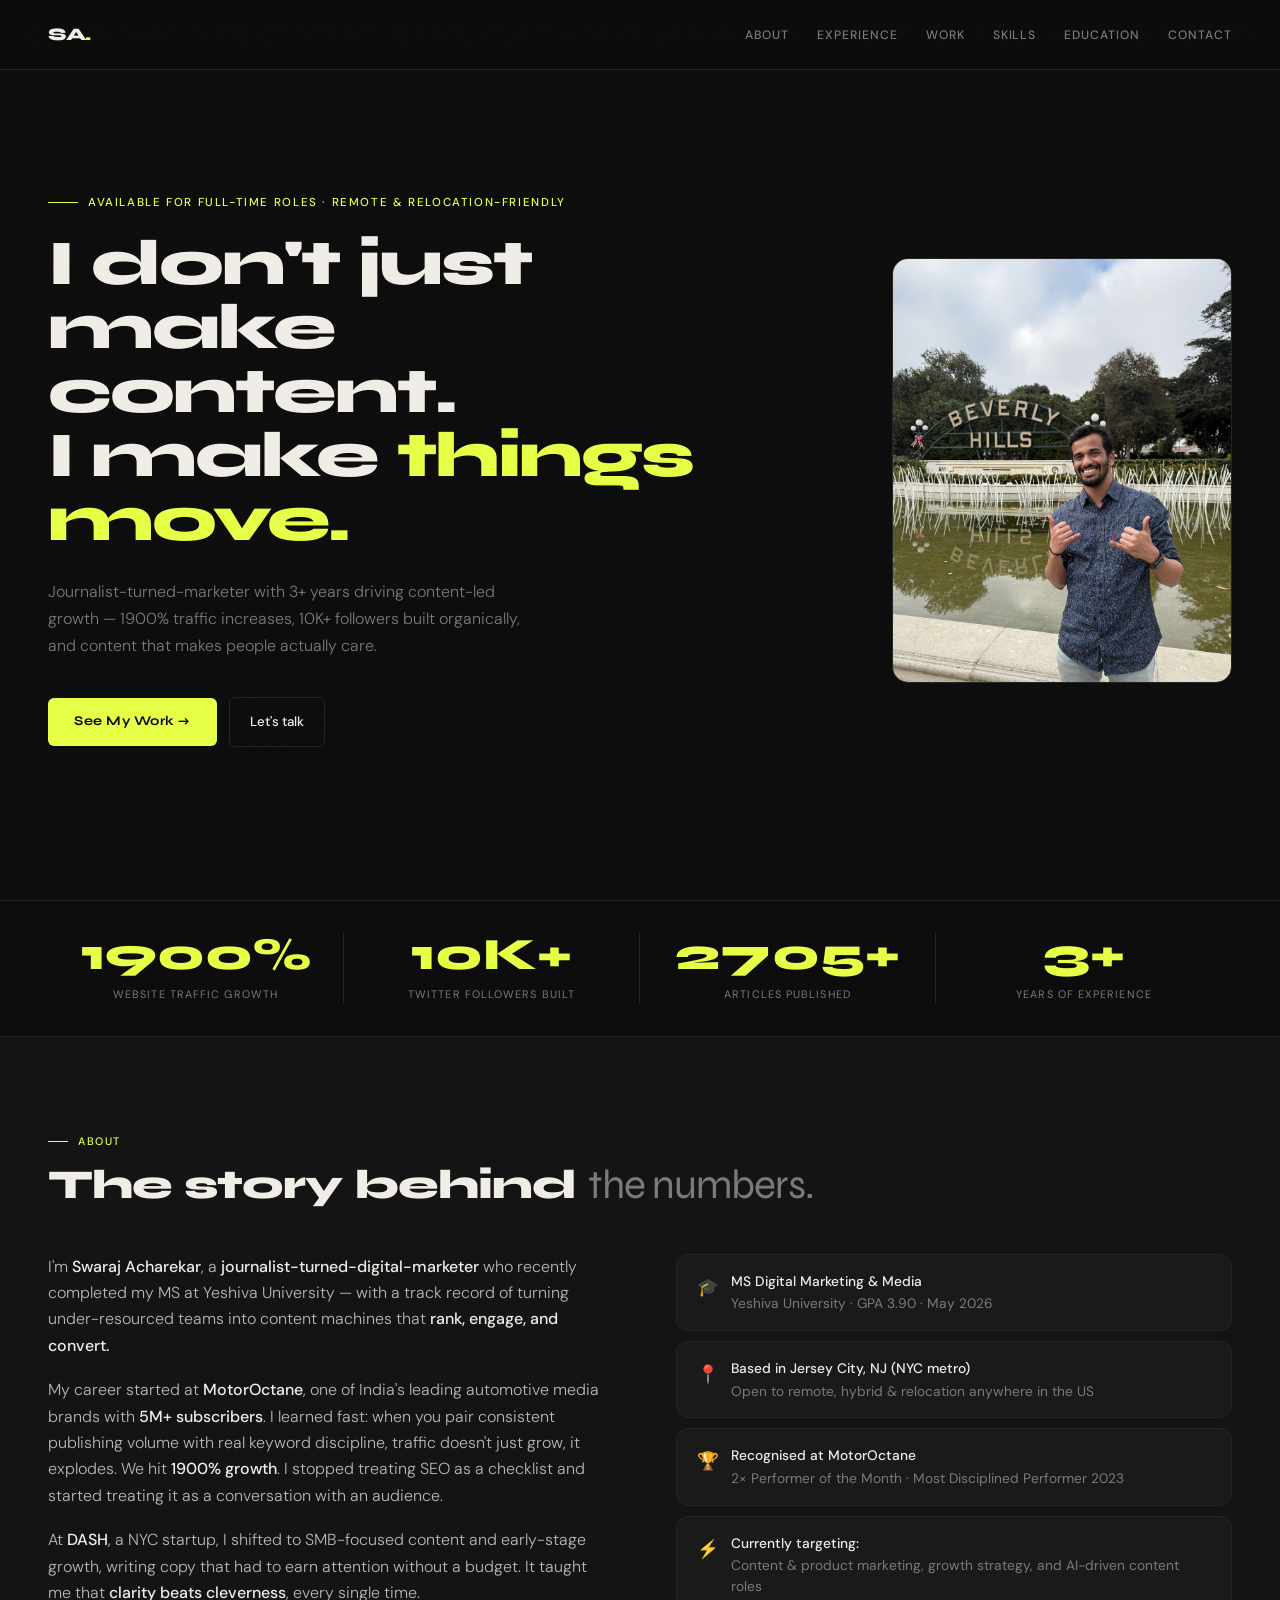
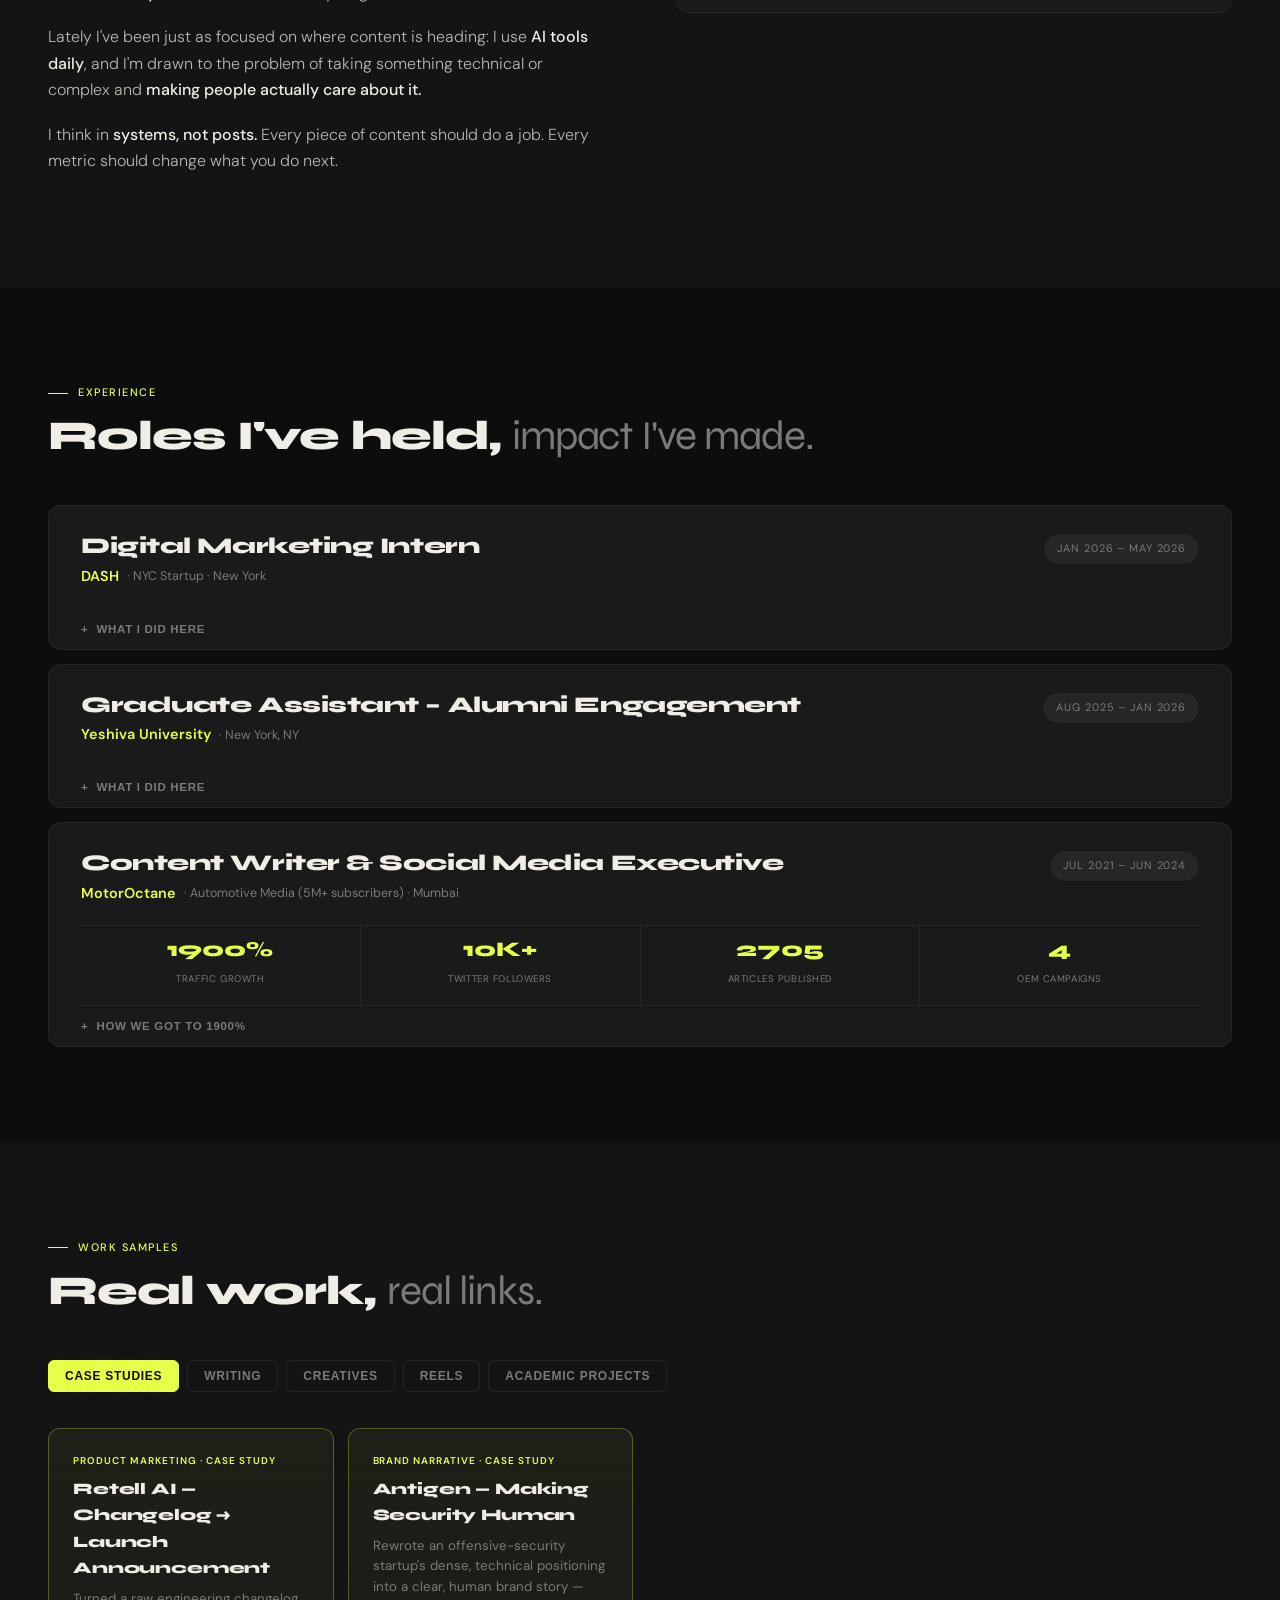
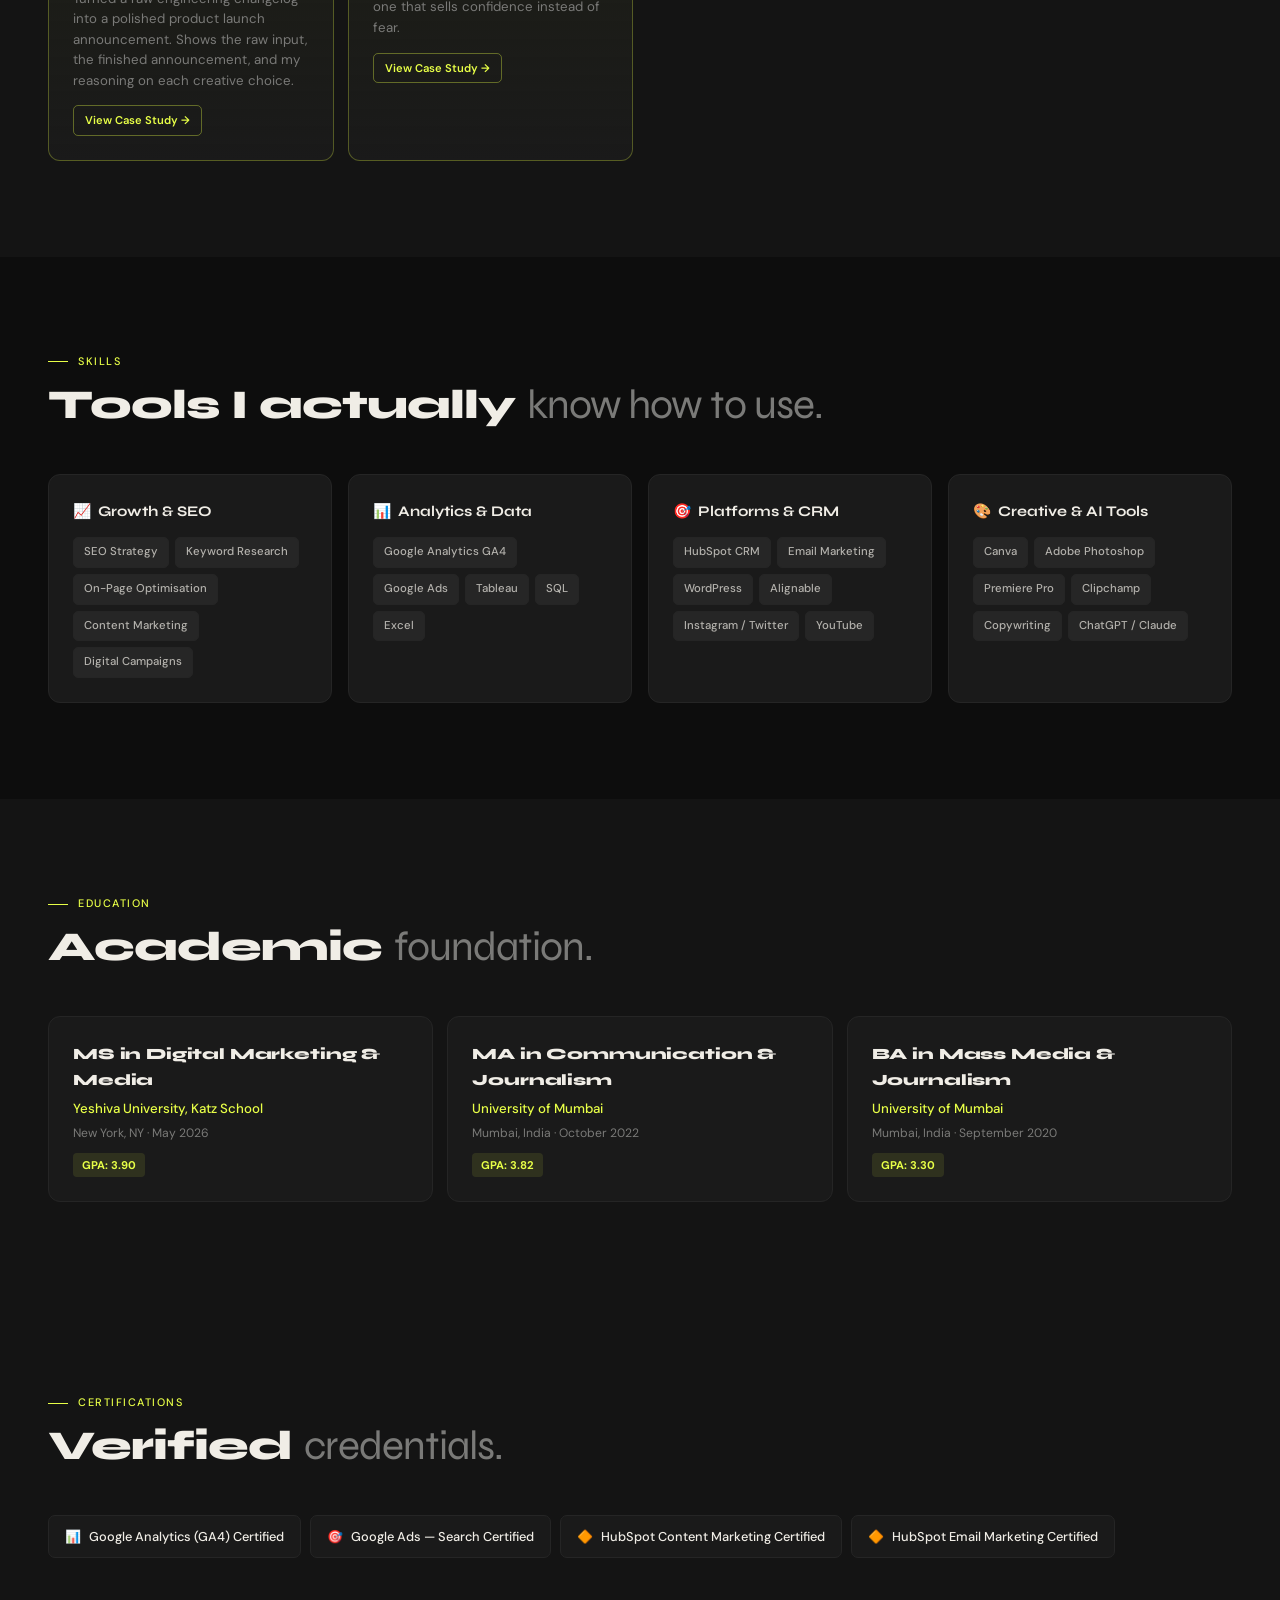
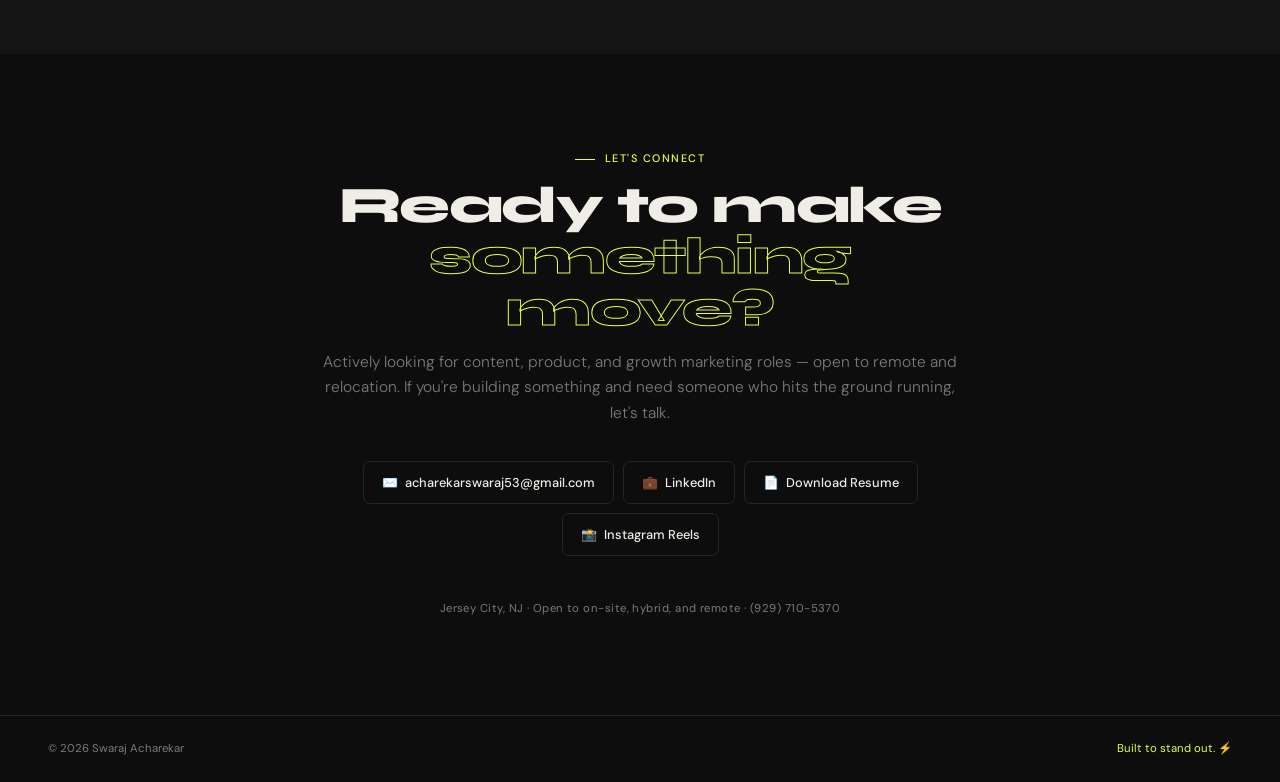
==== commit 4de57f79: "Update index.html" ====
--- a/index.html
+++ b/index.html
@@ -138,6 +138,11 @@
 .project-links{display:flex;gap:7px;flex-wrap:wrap;}
 .project-link{font-size:0.7rem;font-weight:600;padding:5px 11px;border:1px solid var(--border);border-radius:5px;text-decoration:none;color:var(--muted);transition:border-color var(--t),color var(--t);}
 .project-link:hover{border-color:var(--accent);color:var(--accent);}
+/* CASE STUDY CARD (featured) */
+.case-card{background:linear-gradient(180deg,rgba(232,255,71,0.05),var(--card));border:1px solid rgba(232,255,71,0.28);}
+.case-card .project-label{color:var(--accent);}
+.case-card .project-link{border-color:rgba(232,255,71,0.35);color:var(--accent);}
+.case-card .project-link:hover{background:var(--accent);color:#0d0d0d;border-color:var(--accent);}
 
 /* REELS */
 .reels-grid{display:grid;grid-template-columns:repeat(auto-fill,minmax(300px,1fr));gap:20px;align-items:start;}
@@ -231,13 +236,13 @@
 <!-- HERO -->
 <section id="hero">
   <div class="hero-left">
-    <div class="hero-eyebrow">Available for full-time roles · New York, NY</div>
+    <div class="hero-eyebrow">Available for full-time roles · Remote &amp; relocation-friendly</div>
     <h1 class="hero-headline">
       I don't just make<br>content.<br>
       I make <em>things move.</em>
     </h1>
     <p class="hero-sub">
-      Digital marketer with 3+ years driving content-led growth — 1900% traffic increases, 10K+ followers built organically, and campaigns that actually convert.
+      Journalist-turned-marketer with 3+ years driving content-led growth — 1900% traffic increases, 10K+ followers built organically, and content that makes people actually care.
     </p>
     <div class="hero-ctas">
       <a href="#experience" class="btn-primary">See My Work →</a>
@@ -250,7 +255,7 @@
       <img src="https://swaraj6520.github.io/Swaraj-Portfolio1/media/About-you.jpg" alt="Swaraj Acharekar" onerror="this.style.background='#1a1a1a';this.style.minHeight='360px'">
       <div class="hero-photo-overlay">
         <div class="hero-photo-name">Swaraj Acharekar</div>
-        <div class="hero-photo-title">Digital Marketing · Content · SEO</div>
+        <div class="hero-photo-title">Content · Product Marketing · SEO</div>
       </div>
       <div class="hero-accent-dot"></div>
     </div>
@@ -298,11 +303,11 @@
     <div class="about-right">
       <div class="fact-card reveal">
         <div class="fact-icon">🎓</div>
-        <div class="fact-text"><strong>MS Digital Marketing & Media</strong>Yeshiva University · GPA 3.90 · May 2026</div>
+        <div class="fact-text"><strong>MS Digital Marketing &amp; Media</strong>Yeshiva University · GPA 3.90 · May 2026</div>
       </div>
       <div class="fact-card reveal">
         <div class="fact-icon">📍</div>
-        <div class="fact-text"><strong>Based in New York, NY</strong>Open to NYC roles + remote opportunities</div>
+        <div class="fact-text"><strong>Based in Jersey City, NJ (NYC metro)</strong>Open to remote, hybrid &amp; relocation anywhere in the US</div>
       </div>
       <div class="fact-card reveal">
         <div class="fact-icon">🏆</div>
@@ -310,7 +315,7 @@
       </div>
       <div class="fact-card reveal">
         <div class="fact-icon">⚡</div>
-        <div class="fact-text"><strong>Currently targeting:</strong>Content marketing, growth strategy, digital campaign management, and SEO-led editorial roles</div>
+        <div class="fact-text"><strong>Currently targeting:</strong>Content &amp; product marketing, growth strategy, and AI-driven content roles</div>
       </div>
     </div>
   </div>
@@ -332,24 +337,24 @@
             <span class="exp-location">· NYC Startup · New York</span>
           </div>
         </div>
-        <div class="exp-dates current">Jan 2026 – Present</div>
+        <div class="exp-dates">Jan 2026 – May 2026</div>
       </div>
       <button class="exp-toggle" onclick="toggleExp(this)">
-        <span class="toggle-icon">+</span> What I'm doing here
+        <span class="toggle-icon">+</span> What I did here
       </button>
       <div class="exp-body">
         <div class="exp-body-grid">
           <div class="exp-col">
             <h4>The Context</h4>
-            <p>DASH is a NYC-based startup targeting small business owners. Budget is lean, the brand is early-stage, and every piece of content has to earn its attention without paid backing.</p>
+            <p>DASH is a NYC-based startup targeting small business owners. Budget was lean, the brand was early-stage, and every piece of content had to earn its attention without paid backing.</p>
           </div>
           <div class="exp-col">
-            <h4>What I Do</h4>
+            <h4>What I Did</h4>
             <ul>
-              <li>Create daily platform-specific content for Alignable — the leading SMB professional network</li>
-              <li>Drive engagement and thought leadership among small business audiences</li>
-              <li>Support social media planning, content coordination, and performance tracking</li>
-              <li>Contribute to community growth and brand visibility initiatives</li>
+              <li>Created daily platform-specific content for Alignable — the leading SMB professional network</li>
+              <li>Drove engagement and thought leadership among small business audiences</li>
+              <li>Supported social media planning, content coordination, and performance tracking</li>
+              <li>Contributed to community growth and brand visibility initiatives</li>
             </ul>
           </div>
           <div class="exp-col">
@@ -467,13 +472,36 @@
   <h2 class="section-title">Real work, <span class="dim">real links.</span></h2>
 
   <div class="work-tabs">
-    <button class="tab-btn active" onclick="switchTab(this,'writing')">Writing</button>
+    <button class="tab-btn active" onclick="switchTab(this,'casestudies')">Case Studies</button>
+    <button class="tab-btn" onclick="switchTab(this,'writing')">Writing</button>
     <button class="tab-btn" onclick="switchTab(this,'creatives')">Creatives</button>
     <button class="tab-btn" onclick="switchTab(this,'reels')">Reels</button>
     <button class="tab-btn" onclick="switchTab(this,'projects')">Academic Projects</button>
   </div>
 
-  <div class="tab-panel active" id="tab-writing">
+  <!-- CASE STUDIES -->
+  <div class="tab-panel active" id="tab-casestudies">
+    <div class="projects-grid">
+      <div class="project-card case-card reveal">
+        <div class="project-label">Product Marketing · Case Study</div>
+        <div class="project-title">Retell AI — Changelog → Launch Announcement</div>
+        <div class="project-desc">Turned a raw engineering changelog into a polished product launch announcement. Shows the raw input, the finished announcement, and my reasoning on each creative choice.</div>
+        <div class="project-links">
+          <a href="https://swaraj6520.github.io/Swaraj-Portfolio1/retell.html" target="_blank" class="project-link">View Case Study →</a>
+        </div>
+      </div>
+      <div class="project-card case-card reveal">
+        <div class="project-label">Brand Narrative · Case Study</div>
+        <div class="project-title">Antigen — Making Security Human</div>
+        <div class="project-desc">Rewrote an offensive-security startup's dense, technical positioning into a clear, human brand story — one that sells confidence instead of fear.</div>
+        <div class="project-links">
+          <a href="https://swaraj6520.github.io/Swaraj-Portfolio1/antigen.html" target="_blank" class="project-link">View Case Study →</a>
+        </div>
+      </div>
+    </div>
+  </div>
+
+  <div class="tab-panel" id="tab-writing">
     <div class="writing-grid">
       <a href="https://motoroctane.com/news/252917-what-does-horn-ok-please-mean-behind-trucks-in-india" target="_blank" class="writing-card">
         <img src="https://swaraj6520.github.io/Swaraj-Portfolio1/media/motoroctane-1.jpg" alt="Horn OK Please" class="writing-thumb">
@@ -572,14 +600,6 @@
         <div class="project-desc">Led a study on short-form video's impact on student attention spans, combining survey data with qualitative interviews.</div>
         <div class="project-links">
           <a href="https://swaraj6520.github.io/Swaraj-Portfolio1/media/MMR Project.pdf" target="_blank" class="project-link">View Report</a>
-        </div>
-      </div>
-      <div class="project-card reveal">
-        <div class="project-label">Product Launch Strategy</div>
-        <div class="project-title">Altura EV — Go-to-Market Launch Plan</div>
-        <div class="project-desc">Created a full go-to-market launch strategy for an EV concept — positioning, audience targeting, campaign framework, and media plan.</div>
-        <div class="project-links">
-          <a href="https://swaraj6520.github.io/Swaraj-Portfolio1/media/Altura EV.pdf" target="_blank" class="project-link">View Report</a>
         </div>
       </div>
     </div>
@@ -615,11 +635,11 @@
       </div>
     </div>
     <div class="skill-group reveal">
-      <div class="skill-group-title"><span>🎨</span> Creative Tools</div>
+      <div class="skill-group-title"><span>🎨</span> Creative & AI Tools</div>
       <div class="skill-tags">
         <span class="skill-tag">Canva</span><span class="skill-tag">Adobe Photoshop</span>
         <span class="skill-tag">Premiere Pro</span><span class="skill-tag">Clipchamp</span>
-        <span class="skill-tag">Copywriting</span>
+        <span class="skill-tag">Copywriting</span><span class="skill-tag">ChatGPT / Claude</span>
       </div>
     </div>
   </div>
@@ -634,7 +654,7 @@
       <div class="edu-degree">MS in Digital Marketing & Media</div>
       <div class="edu-school">Yeshiva University, Katz School</div>
       <div class="edu-detail">New York, NY · May 2026</div>
-      <span class="edu-gpa">GPA: 3.89</span>
+      <span class="edu-gpa">GPA: 3.90</span>
     </div>
     <div class="edu-card reveal">
       <div class="edu-degree">MA in Communication & Journalism</div>
@@ -671,7 +691,7 @@
     <div class="contact-big">
       Ready to make<br><span class="line2">something move?</span>
     </div>
-    <p class="contact-sub">Actively looking for digital marketing, content, and growth roles in NYC. If you're building something and need someone who hits the ground running — let's talk.</p>
+    <p class="contact-sub">Actively looking for content, product, and growth marketing roles — open to remote and relocation. If you're building something and need someone who hits the ground running, let's talk.</p>
     <div class="contact-links">
       <a href="mailto:acharekarswaraj53@gmail.com" class="contact-link"><span>✉️</span> acharekarswaraj53@gmail.com</a>
       <a href="https://www.linkedin.com/in/swaraj-acharekar/" target="_blank" class="contact-link"><span>💼</span> LinkedIn</a>
@@ -683,7 +703,7 @@
 </section>
 
 <footer>
-  <span>© 2025 Swaraj Acharekar</span>
+  <span>© 2026 Swaraj Acharekar</span>
   <span>Built to stand out. ⚡</span>
 </footer>
 
@@ -730,7 +750,3 @@
 
 
 
-
-
-
-
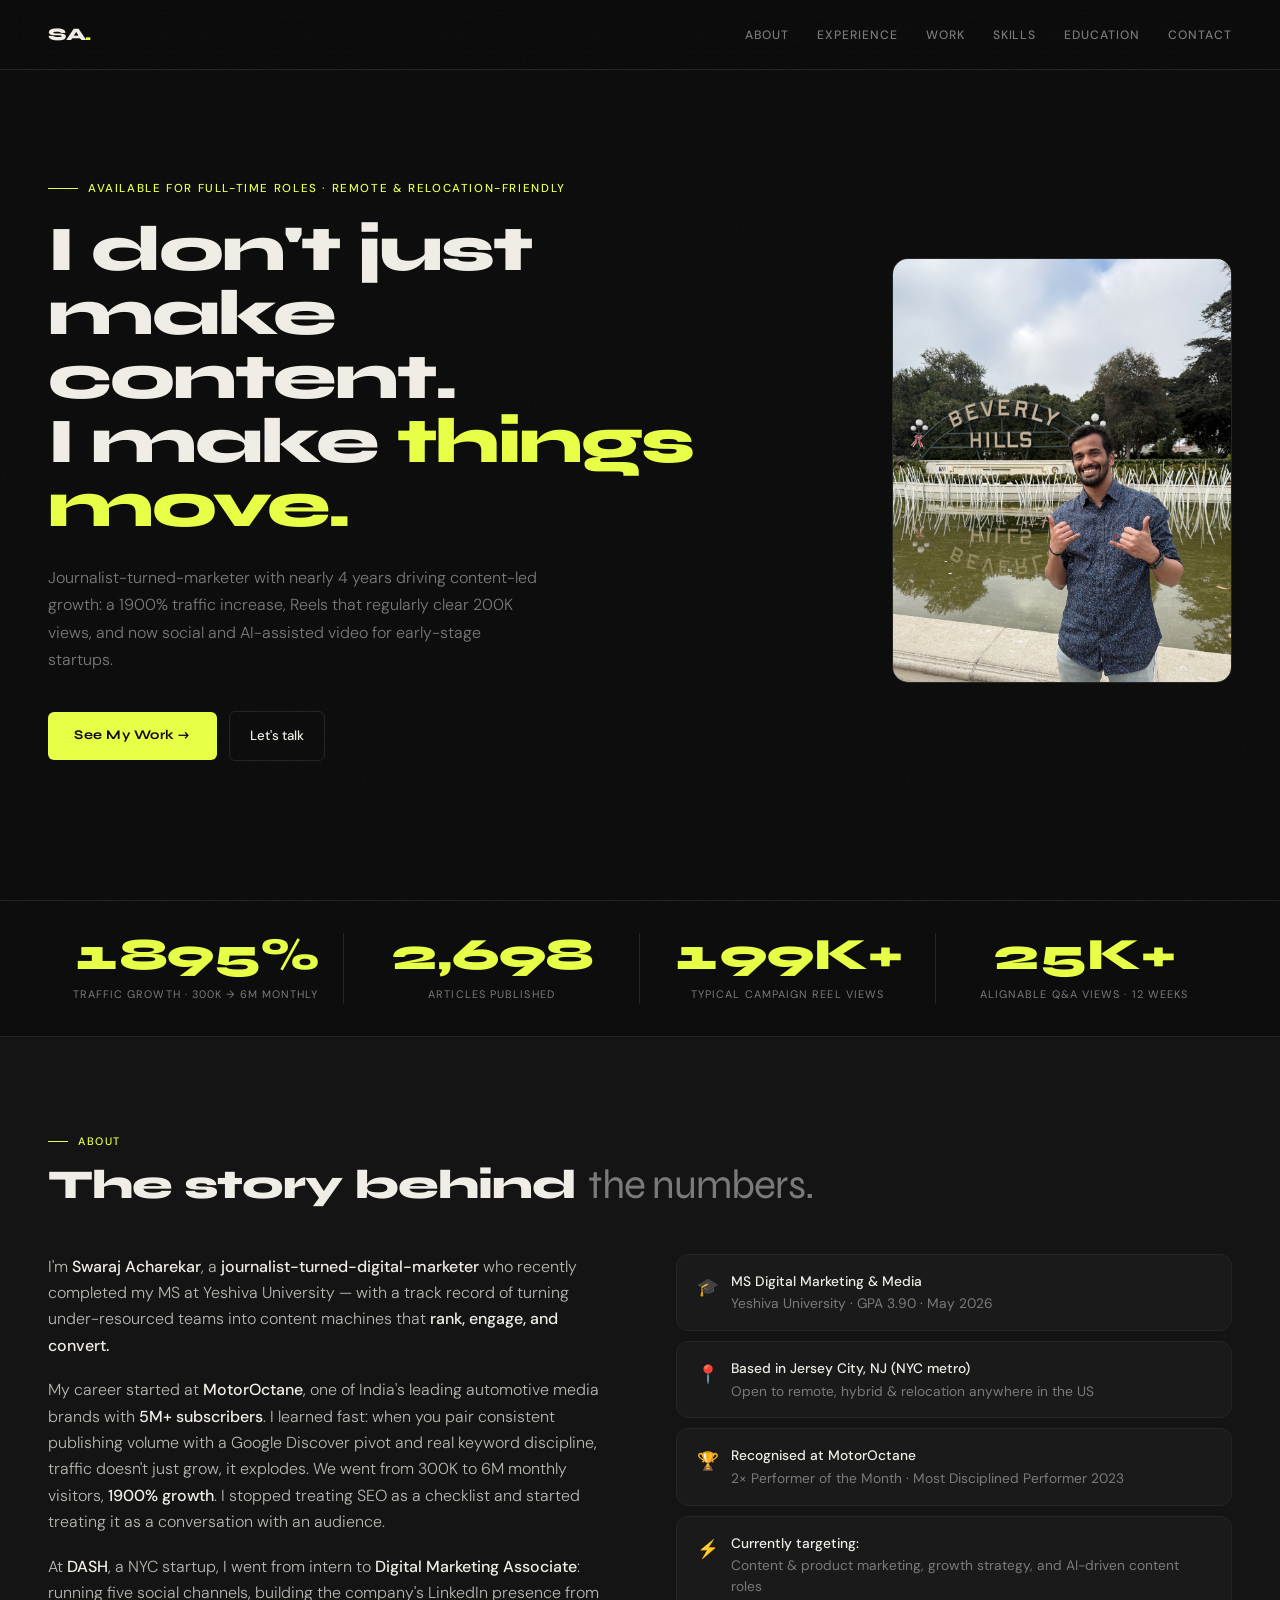
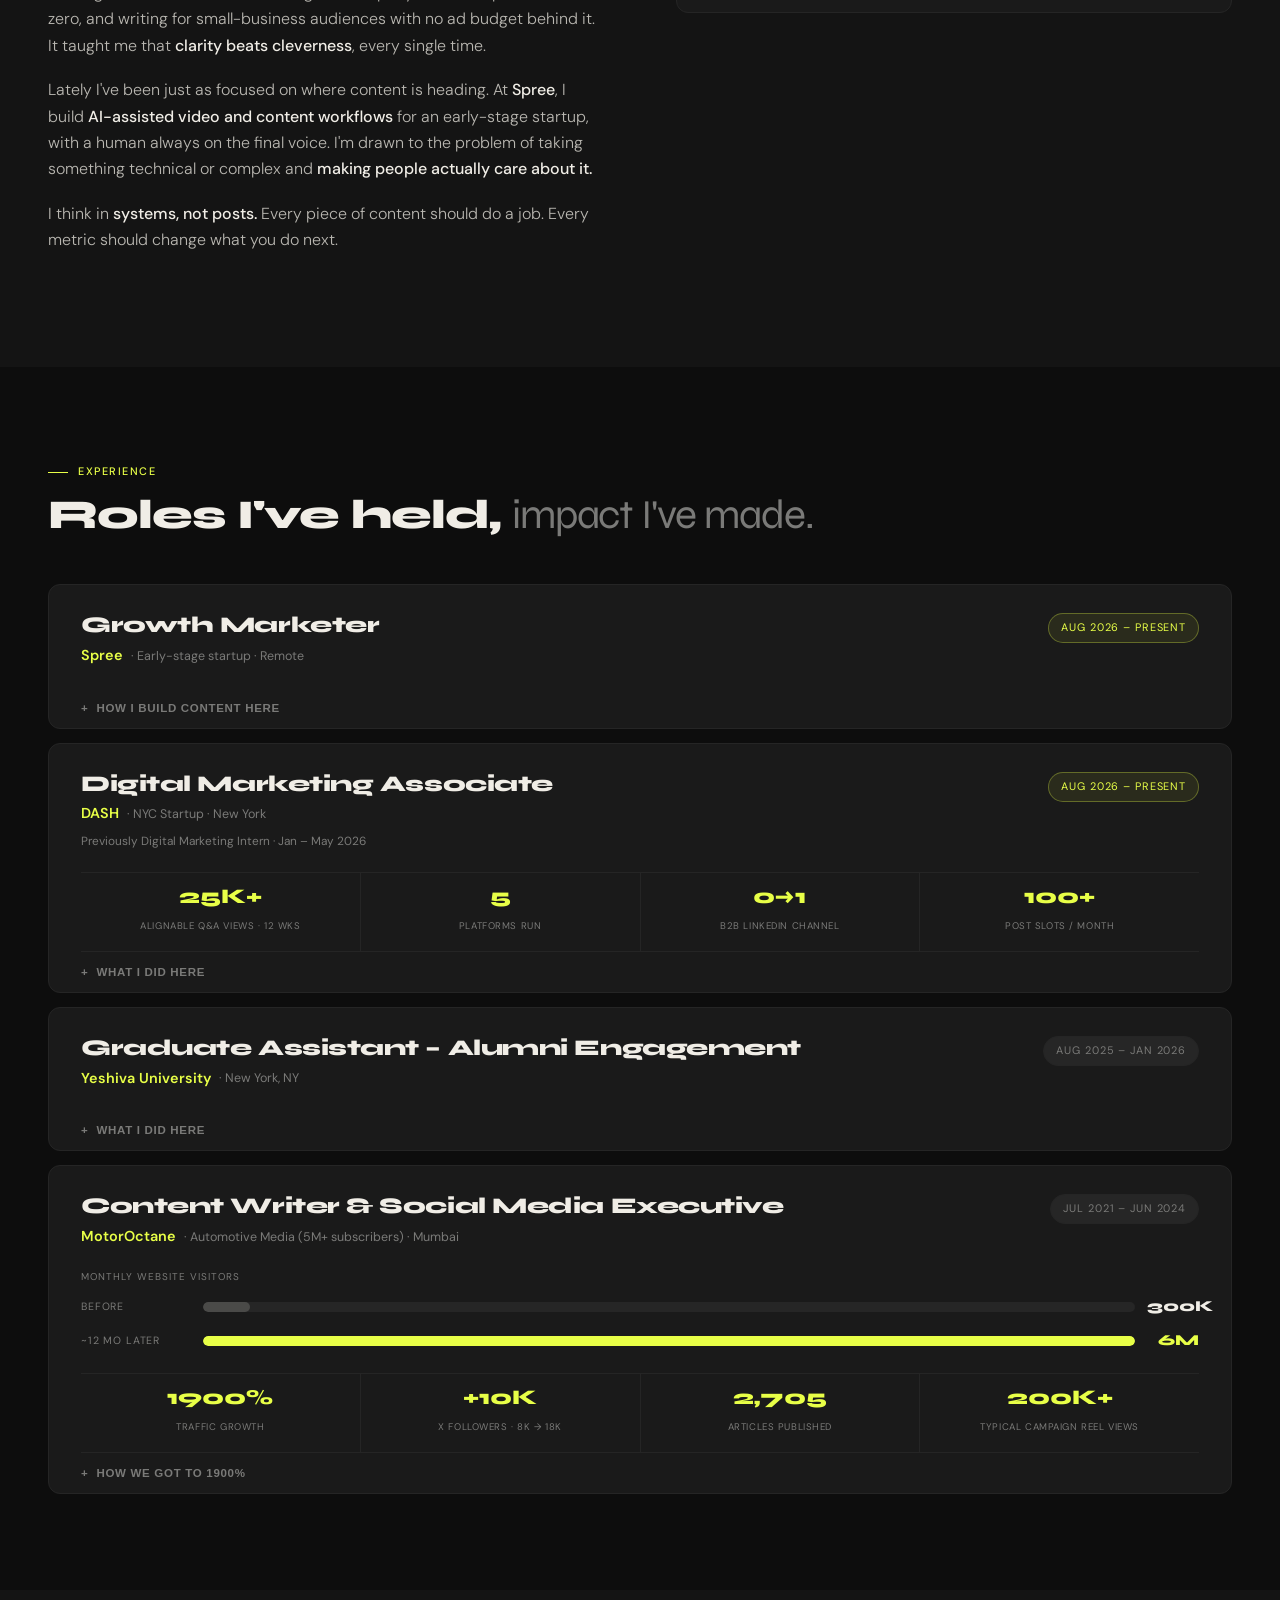
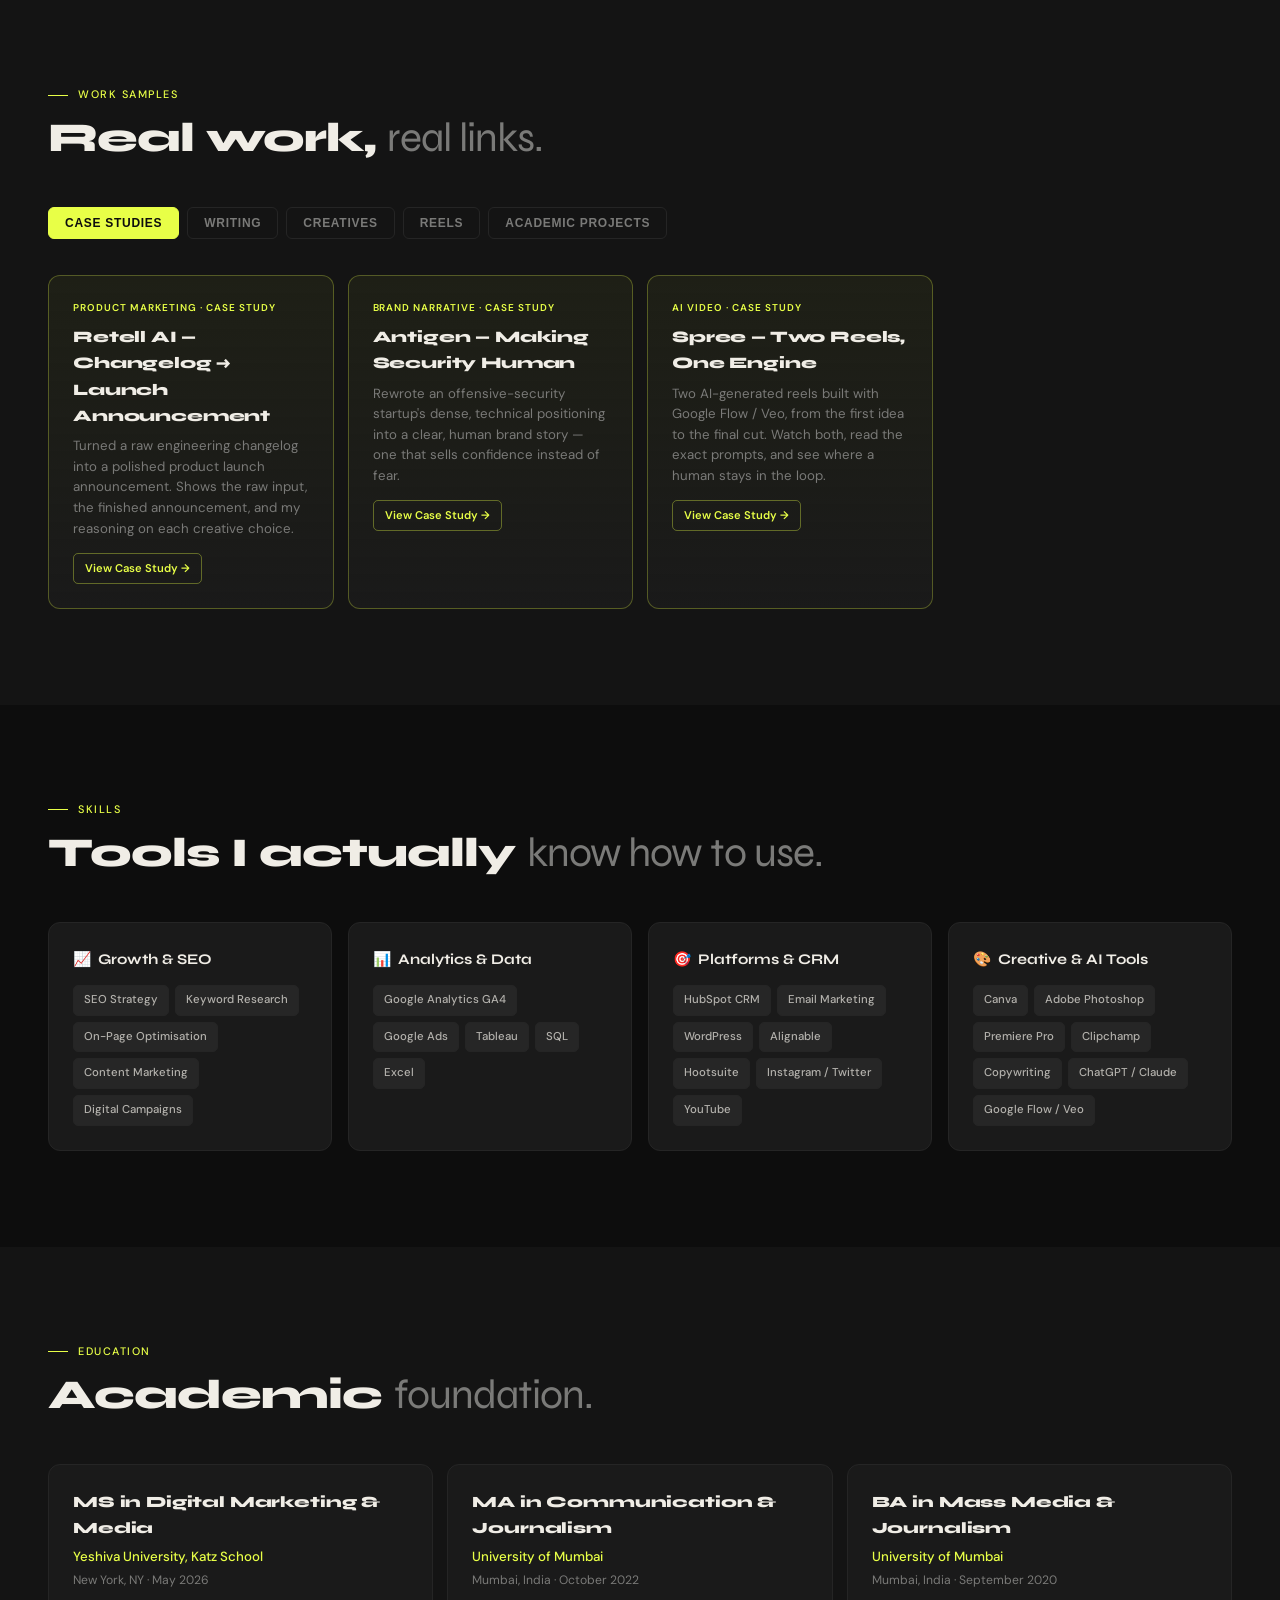
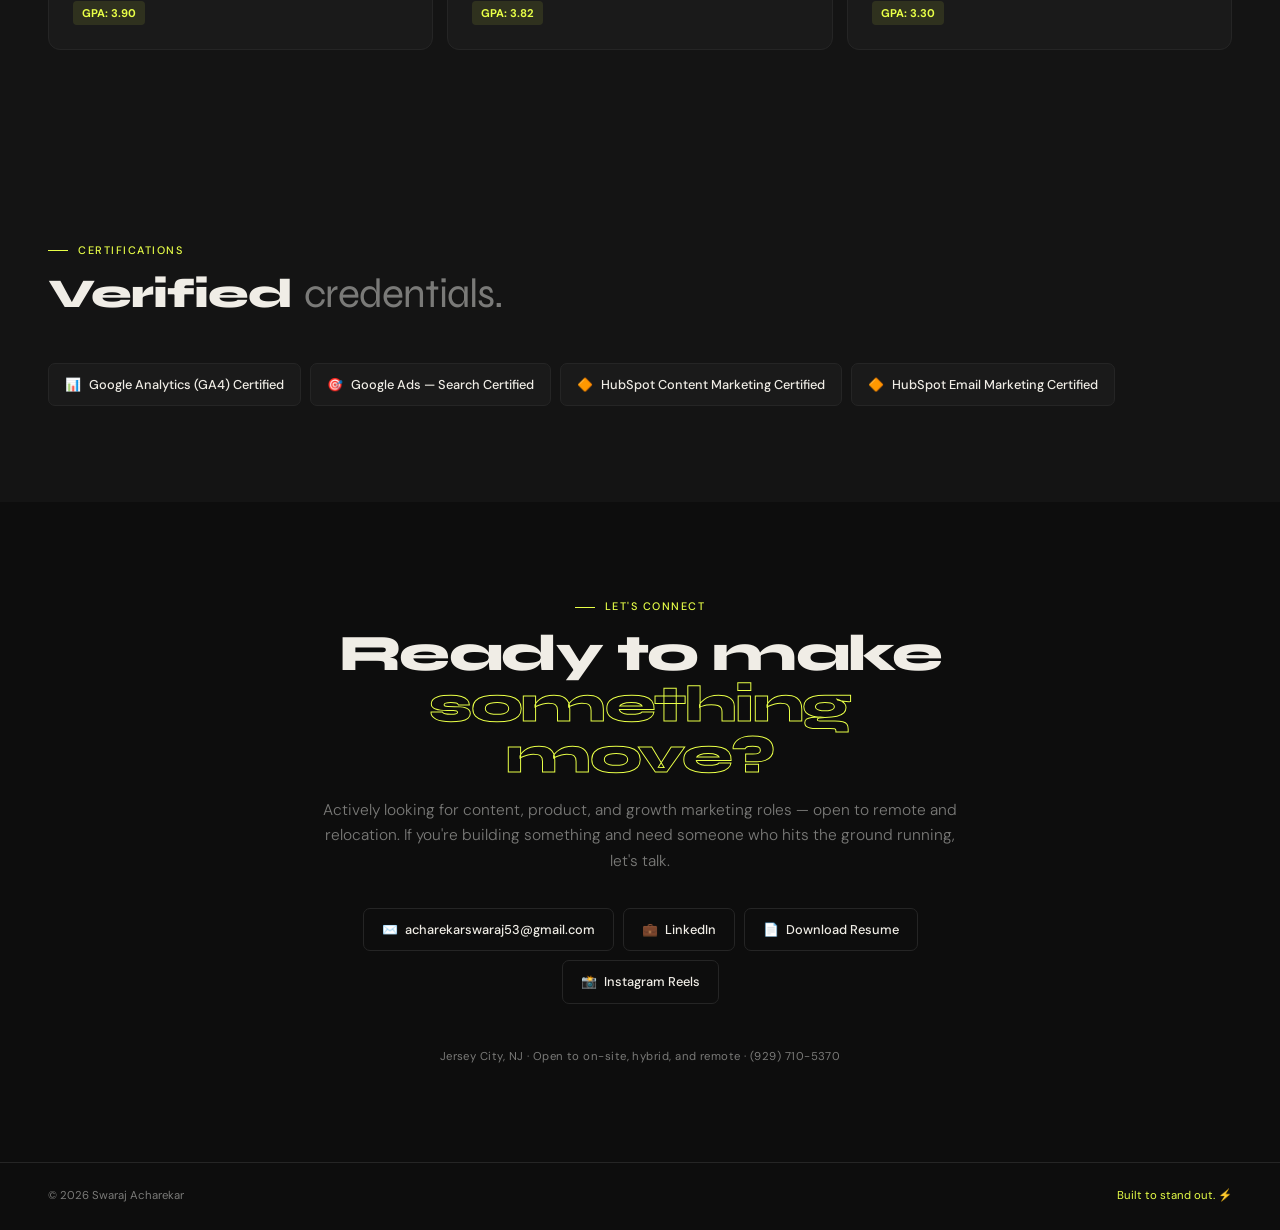
==== commit a5c41ddb: "Update index.html" ====
--- a/index.html
+++ b/index.html
@@ -4,6 +4,7 @@
 <meta charset="UTF-8">
 <meta name="viewport" content="width=device-width, initial-scale=1.0">
 <title>Swaraj Acharekar — Digital Marketing</title>
+<script>document.documentElement.classList.add('js')</script>
 <link rel="preconnect" href="https://fonts.googleapis.com">
 <link href="https://fonts.googleapis.com/css2?family=Syne:wght@400;600;700;800&family=DM+Sans:ital,wght@0,300;0,400;0,500;1,300&display=swap" rel="stylesheet">
 <style>
@@ -33,7 +34,7 @@
 .hero-eyebrow{font-size:0.72rem;font-weight:500;letter-spacing:0.14em;text-transform:uppercase;color:var(--accent);margin-bottom:20px;display:flex;align-items:center;gap:10px;animation:fadeUp 0.7s var(--t) 0.1s both;}
 .hero-eyebrow::before{content:'';display:block;width:30px;height:1px;background:var(--accent);}
 .hero-headline{font-family:var(--serif);font-size:clamp(2.8rem,5vw,5rem);font-weight:800;line-height:1.0;letter-spacing:-0.03em;margin-bottom:26px;animation:fadeUp 0.8s var(--t) 0.2s both;}
-.hero-headline em{color:var(--accent);font-style:normal;}
+.hero-headline em{color:var(--accent);font-style:normal;background:linear-gradient(var(--accent),var(--accent)) no-repeat 0 96%/0% 3px;animation:sweep 1s var(--t) 1s forwards;}
 .hero-sub{font-size:1rem;font-weight:300;color:var(--muted);max-width:500px;margin-bottom:38px;line-height:1.7;animation:fadeUp 0.8s var(--t) 0.3s both;}
 .hero-ctas{display:flex;gap:12px;align-items:center;animation:fadeUp 0.8s var(--t) 0.4s both;}
 .btn-primary{background:var(--accent);color:#0d0d0d;font-family:var(--serif);font-weight:700;font-size:0.83rem;letter-spacing:0.04em;padding:13px 26px;border:none;border-radius:6px;cursor:pointer;text-decoration:none;display:inline-block;transition:transform var(--t),box-shadow var(--t);}
@@ -96,7 +97,7 @@
 .toggle-icon{transition:transform var(--t);}
 .exp-toggle.open .toggle-icon{transform:rotate(45deg);}
 .exp-body{max-height:0;overflow:hidden;transition:max-height 0.55s cubic-bezier(0.22,1,0.36,1);padding:0 32px;}
-.exp-body.open{max-height:900px;padding-bottom:32px;}
+.exp-body.open{max-height:1800px;padding-bottom:32px;}
 .exp-body-grid{display:grid;grid-template-columns:repeat(auto-fit,minmax(190px,1fr));gap:20px;margin-bottom:16px;}
 .exp-col h4{font-size:0.65rem;letter-spacing:0.1em;text-transform:uppercase;color:var(--accent2);margin-bottom:7px;font-weight:600;}
 .exp-col ul{list-style:none;padding:0;}
@@ -201,8 +202,73 @@
 footer span:last-child{color:var(--accent);}
 
 @keyframes fadeUp{from{opacity:0;transform:translateY(22px);}to{opacity:1;transform:translateY(0);}}
-.reveal{opacity:0;transform:translateY(22px);transition:opacity 0.65s ease,transform 0.65s var(--t);}
-.reveal.visible{opacity:1;transform:translateY(0);}
+/* Reveal on scroll (only hidden when JS is running, so the page never goes blank without it) */
+.js :where(.reveal){opacity:0;transform:translateY(22px);transition:opacity 0.65s ease,transform 0.65s var(--t),border-color var(--t);}
+.js :where(.reveal.visible){opacity:1;transform:translateY(0);}
+.js :where(.reveal.done){transition:border-color var(--t),transform var(--t);}
+
+/* ===== MOTION ===== */
+#progress{position:fixed;top:0;left:0;height:2px;width:100%;background:var(--accent);transform-origin:0 50%;transform:scaleX(0);z-index:101;box-shadow:0 0 12px rgba(232,255,71,0.6);}
+.nav-links a{position:relative;}
+.nav-links a::after{content:'';position:absolute;left:0;right:0;bottom:-6px;height:1px;background:var(--accent);transform:scaleX(0);transform-origin:left;transition:transform var(--t);}
+.nav-links a.active{color:var(--accent);}
+.nav-links a.active::after,.nav-links a:hover::after{transform:scaleX(1);}
+.tab-panel.active{animation:tabIn 0.45s ease both;}
+@keyframes tabIn{from{opacity:0;}to{opacity:1;}}
+@keyframes sweep{to{background-size:100% 3px;}}
+
+/* KPI STRIP */
+#kpi-strip{padding:0;background:var(--bg);}
+.kpi-wrap{display:grid;grid-template-columns:repeat(4,1fr);border-top:1px solid var(--border);border-bottom:1px solid var(--border);padding:32px 48px;}
+.kpi{text-align:center;padding:0 20px;border-right:1px solid var(--border);}
+.kpi:last-child{border-right:none;}
+.kpi-num{font-family:var(--serif);font-size:clamp(2rem,4vw,2.8rem);font-weight:800;color:var(--accent);line-height:1;margin-bottom:8px;font-variant-numeric:tabular-nums;}
+.kpi-label{font-size:0.68rem;color:var(--muted);text-transform:uppercase;letter-spacing:0.1em;}
+
+/* EXPERIENCE EXTRAS */
+.exp-prev{font-size:0.74rem;color:var(--muted);margin-top:6px;}
+.growth-bars{margin:0 32px 20px;display:flex;flex-direction:column;gap:9px;}
+.gb-cap{font-size:0.62rem;color:var(--muted);letter-spacing:0.1em;text-transform:uppercase;}
+.gb-row{display:grid;grid-template-columns:110px 1fr 52px;gap:12px;align-items:center;}
+.gb-label{font-size:0.66rem;letter-spacing:0.08em;text-transform:uppercase;color:var(--muted);}
+.gb-track{height:10px;border-radius:100px;background:rgba(255,255,255,0.05);overflow:hidden;}
+.gb-fill{height:100%;border-radius:100px;width:var(--w);}
+.gb-before{background:#4a4a48;}
+.gb-after{background:var(--accent);box-shadow:0 0 18px rgba(232,255,71,0.45);}
+.gb-val{font-family:var(--serif);font-weight:800;font-size:0.95rem;text-align:right;}
+.js .gb-fill{width:0;transition:width 1.4s var(--t);}
+.js .growth-bars.in .gb-fill{width:var(--w);}
+.js .growth-bars.in .gb-after{transition-delay:0.35s;}
+
+/* SPREE WORKFLOW */
+.flow{display:flex;align-items:center;flex-wrap:wrap;gap:8px;}
+.flow-step{font-size:0.7rem;font-weight:600;letter-spacing:0.06em;text-transform:uppercase;padding:7px 12px;border-radius:100px;border:1px solid var(--border);color:var(--muted);background:transparent;transition:color 0.4s ease,border-color 0.4s ease,background 0.4s ease;}
+.flow-arrow{color:var(--muted);font-size:0.8rem;}
+.exp-body.open .flow-step{color:var(--accent);border-color:rgba(232,255,71,0.35);background:rgba(232,255,71,0.07);transition-delay:calc(var(--i) * 140ms + 250ms);}
+
+/* DASH CONTENT CALENDAR */
+.cal{background:var(--surface);border:1px solid var(--border);border-radius:10px;padding:16px 18px;margin-top:6px;}
+.cal-head{display:flex;justify-content:space-between;gap:10px;flex-wrap:wrap;font-size:0.66rem;letter-spacing:0.08em;text-transform:uppercase;color:var(--muted);margin-bottom:12px;}
+.cal-head strong{color:var(--accent);font-weight:600;}
+.cal-grid{display:grid;grid-template-columns:76px repeat(5,1fr);gap:6px;align-items:center;}
+.cal-plat{font-size:0.58rem;text-align:center;color:var(--muted);letter-spacing:0.08em;text-transform:uppercase;}
+.cal-day{font-size:0.72rem;color:var(--text);font-weight:500;line-height:1.2;}
+.cal-day small{display:block;color:var(--muted);font-size:0.58rem;text-transform:uppercase;letter-spacing:0.06em;}
+.cal-cell{height:26px;border-radius:5px;border:1px solid var(--border);background:rgba(255,255,255,0.03);transition:background 0.4s ease,border-color 0.4s ease;}
+.exp-body.open .cal-cell.v{background:rgba(255,107,53,0.28);border-color:rgba(255,107,53,0.55);transition-delay:calc(var(--i) * 35ms + 300ms);}
+.exp-body.open .cal-cell.s{background:rgba(232,255,71,0.2);border-color:rgba(232,255,71,0.5);transition-delay:calc(var(--i) * 35ms + 300ms);}
+.cal-foot{display:flex;flex-wrap:wrap;align-items:center;gap:16px;margin-top:12px;font-size:0.66rem;letter-spacing:0.06em;text-transform:uppercase;color:var(--muted);}
+.cal-legend{display:inline-flex;align-items:center;gap:6px;}
+.dot{display:inline-block;width:9px;height:9px;border-radius:3px;}
+.dot.v{background:rgba(255,107,53,0.7);}
+.dot.s{background:rgba(232,255,71,0.6);}
+.cal-count{margin-left:auto;color:var(--text);}
+
+@media (prefers-reduced-motion: reduce){
+  html{scroll-behavior:auto;}
+  *,*::before,*::after{animation-duration:0.01ms !important;animation-iteration-count:1 !important;transition-duration:0.01ms !important;transition-delay:0s !important;}
+  .js :where(.reveal){opacity:1;transform:none;}
+}
 
 @media(max-width:860px){
   nav{padding:14px 20px;flex-wrap:wrap;gap:10px;}
@@ -216,11 +282,24 @@
   .exp-body{padding:0 22px;}
   .exp-body.open{padding-bottom:26px;}
   footer{flex-direction:column;gap:7px;text-align:center;}
+  .kpi-wrap{grid-template-columns:repeat(2,1fr);padding:24px 22px;row-gap:22px;}
+  .kpi{padding:0 10px;}
+  .kpi:nth-child(2){border-right:none;}
+  .growth-bars{margin:0 22px 18px;}
+  .gb-row{grid-template-columns:84px 1fr 46px;gap:8px;}
+  .exp-metrics{flex-wrap:wrap;}
+  .metric{flex:1 1 45%;border-bottom:1px solid var(--border);}
+  .metric:nth-child(2n){border-right:none;}
+  .metric:nth-last-child(-n+2){border-bottom:none;}
+  .cal{padding:14px 12px;}
+  .cal-grid{grid-template-columns:44px repeat(5,1fr);gap:5px;}
+  .cal-count{margin-left:0;width:100%;}
 }
 </style>
 </head>
 <body>
 
+<div id="progress"></div>
 <nav id="nav">
   <a href="#hero" class="nav-logo">SA<span>.</span></a>
   <ul class="nav-links">
@@ -242,7 +321,7 @@
       I make <em>things move.</em>
     </h1>
     <p class="hero-sub">
-      Journalist-turned-marketer with 3+ years driving content-led growth — 1900% traffic increases, 10K+ followers built organically, and content that makes people actually care.
+      Journalist-turned-marketer with nearly 4 years driving content-led growth: a 1900% traffic increase, Reels that regularly clear 200K views, and now social and AI-assisted video for early-stage startups.
     </p>
     <div class="hero-ctas">
       <a href="#experience" class="btn-primary">See My Work →</a>
@@ -264,25 +343,23 @@
 </section>
 
   <!-- KPI STRIP -->
-<section id="kpi-strip" style="padding:0;background:#0d0d0d;">
-  <div style="border-top:1px solid #252525;border-bottom:1px solid #252525;padding:32px 48px;">
-    <div style="display:grid;grid-template-columns:repeat(4,1fr);gap:0;">
-      <div style="text-align:center;padding:0 20px;border-right:1px solid #252525;">
-        <div style="font-family:'Syne',sans-serif;font-size:2.8rem;font-weight:800;color:#e8ff47;line-height:1;margin-bottom:8px;">1900%</div>
-        <div style="font-size:0.68rem;color:#7a7a78;text-transform:uppercase;letter-spacing:0.1em;">Website traffic growth</div>
-      </div>
-      <div style="text-align:center;padding:0 20px;border-right:1px solid #252525;">
-        <div style="font-family:'Syne',sans-serif;font-size:2.8rem;font-weight:800;color:#e8ff47;line-height:1;margin-bottom:8px;">10K+</div>
-        <div style="font-size:0.68rem;color:#7a7a78;text-transform:uppercase;letter-spacing:0.1em;">Twitter followers built</div>
-      </div>
-      <div style="text-align:center;padding:0 20px;border-right:1px solid #252525;">
-        <div style="font-family:'Syne',sans-serif;font-size:2.8rem;font-weight:800;color:#e8ff47;line-height:1;margin-bottom:8px;">2705+</div>
-        <div style="font-size:0.68rem;color:#7a7a78;text-transform:uppercase;letter-spacing:0.1em;">Articles published</div>
-      </div>
-      <div style="text-align:center;padding:0 20px;">
-        <div style="font-family:'Syne',sans-serif;font-size:2.8rem;font-weight:800;color:#e8ff47;line-height:1;margin-bottom:8px;">3+</div>
-        <div style="font-size:0.68rem;color:#7a7a78;text-transform:uppercase;letter-spacing:0.1em;">Years of experience</div>
-      </div>
+<section id="kpi-strip">
+  <div class="kpi-wrap">
+    <div class="kpi">
+      <div class="kpi-num"><span class="count" data-to="1900" data-suffix="%" data-plain="1">1900%</span></div>
+      <div class="kpi-label">Traffic growth · 300K → 6M monthly</div>
+    </div>
+    <div class="kpi">
+      <div class="kpi-num"><span class="count" data-to="2705">2,705</span></div>
+      <div class="kpi-label">Articles published</div>
+    </div>
+    <div class="kpi">
+      <div class="kpi-num"><span class="count" data-to="200" data-suffix="K+">200K+</span></div>
+      <div class="kpi-label">Typical campaign Reel views</div>
+    </div>
+    <div class="kpi">
+      <div class="kpi-num"><span class="count" data-to="25" data-suffix="K+">25K+</span></div>
+      <div class="kpi-label">Alignable Q&amp;A views · 12 weeks</div>
     </div>
   </div>
 </section>
@@ -295,9 +372,9 @@
     <div class="about-copy">
       <p>I'm <strong>Swaraj Acharekar</strong>, a <strong>journalist-turned-digital-marketer</strong> who recently completed my MS at Yeshiva University — with a track record of turning under-resourced teams into content machines that <strong>rank, engage, and convert.</strong></p>
 
-<p>My career started at <strong>MotorOctane</strong>, one of India's leading automotive media brands with <strong>5M+ subscribers</strong>. I learned fast: when you pair consistent publishing volume with real keyword discipline, traffic doesn't just grow, it explodes. We hit <strong>1900% growth</strong>. I stopped treating SEO as a checklist and started treating it as a conversation with an audience.</p>
-<p>At <strong>DASH</strong>, a NYC startup, I shifted to SMB-focused content and early-stage growth, writing copy that had to earn attention without a budget. It taught me that <strong>clarity beats cleverness</strong>, every single time.</p>
-<p>Lately I've been just as focused on where content is heading: I use <strong>AI tools daily</strong>, and I'm drawn to the problem of taking something technical or complex and <strong>making people actually care about it.</strong></p>
+<p>My career started at <strong>MotorOctane</strong>, one of India's leading automotive media brands with <strong>5M+ subscribers</strong>. I learned fast: when you pair consistent publishing volume with a Google Discover pivot and real keyword discipline, traffic doesn't just grow, it explodes. We went from 300K to 6M monthly visitors, <strong>1900% growth</strong>. I stopped treating SEO as a checklist and started treating it as a conversation with an audience.</p>
+<p>At <strong>DASH</strong>, a NYC startup, I went from intern to <strong>Digital Marketing Associate</strong>: running five social channels, building the company's LinkedIn presence from zero, and writing for small-business audiences with no ad budget behind it. It taught me that <strong>clarity beats cleverness</strong>, every single time.</p>
+<p>Lately I've been just as focused on where content is heading. At <strong>Spree</strong>, I build <strong>AI-assisted video and content workflows</strong> for an early-stage startup, with a human always on the final voice. I'm drawn to the problem of taking something technical or complex and <strong>making people actually care about it.</strong></p>
 <p>I think in <strong>systems, not posts.</strong> Every piece of content should do a job. Every metric should change what you do next.</p>
     </div>
     <div class="about-right">
@@ -327,17 +404,78 @@
   <h2 class="section-title">Roles I've held, <span class="dim">impact I've made.</span></h2>
   <div class="exp-list">
 
+    <!-- SPREE -->
+    <div class="exp-card reveal">
+      <div class="exp-header">
+        <div>
+          <div class="exp-role">Growth Marketer</div>
+          <div class="exp-company-row">
+            <span class="exp-company">Spree</span>
+            <span class="exp-location">· Early-stage startup · Remote</span>
+          </div>
+        </div>
+        <div class="exp-dates current">Aug 2026 – Present</div>
+      </div>
+      <button class="exp-toggle" onclick="toggleExp(this)">
+        <span class="toggle-icon">+</span> How I build content here
+      </button>
+      <div class="exp-body">
+        <div class="exp-body-grid">
+          <div class="exp-col">
+            <h4>The Context</h4>
+            <p>An early-stage startup where I create AI-assisted video and social-first content, from the first concept to the published post, and use audience response to decide what gets made next.</p>
+          </div>
+          <div class="exp-col">
+            <h4>What I Do</h4>
+            <ul>
+              <li>Create AI-assisted video and social-first content, from concept and script through creative experiments to publishing</li>
+              <li>Build AI-assisted workflows across research, ideation, drafting and repurposing</li>
+              <li>Read audience response to sharpen future content</li>
+            </ul>
+          </div>
+          <div class="exp-col">
+            <h4>Tools</h4>
+            <ul>
+              <li>Google Flow / Veo for AI video generation</li>
+              <li>ChatGPT and Claude for research, scripting and repurposing</li>
+              <li>A human on every final cut</li>
+            </ul>
+          </div>
+        </div>
+        <div class="exp-col" style="margin-top:8px;">
+          <h4>The workflow</h4>
+          <div class="flow">
+            <span class="flow-step" style="--i:0">Concept</span><span class="flow-arrow">→</span>
+            <span class="flow-step" style="--i:1">Script</span><span class="flow-arrow">→</span>
+            <span class="flow-step" style="--i:2">Generate</span><span class="flow-arrow">→</span>
+            <span class="flow-step" style="--i:3">Human review</span><span class="flow-arrow">→</span>
+            <span class="flow-step" style="--i:4">Publish</span><span class="flow-arrow">→</span>
+            <span class="flow-step" style="--i:5">Learn</span>
+          </div>
+        </div>
+        <div class="project-links" style="margin-top:18px;"><a href="spree.html" target="_blank" class="project-link" style="border-color:rgba(232,255,71,0.35);color:var(--accent);">Watch the reels + read the prompts →</a></div>
+        <div class="insight-bar"><span>Key insight:</span> AI makes the first draft fast. Judgment decides what ships, so every workflow keeps a human on the final voice and messaging.</div>
+      </div>
+    </div>
+
     <!-- DASH -->
     <div class="exp-card reveal">
       <div class="exp-header">
         <div>
-          <div class="exp-role">Digital Marketing Intern</div>
+          <div class="exp-role">Digital Marketing Associate</div>
           <div class="exp-company-row">
             <span class="exp-company">DASH</span>
             <span class="exp-location">· NYC Startup · New York</span>
           </div>
-        </div>
-        <div class="exp-dates">Jan 2026 – May 2026</div>
+          <div class="exp-prev">Previously Digital Marketing Intern · Jan – May 2026</div>
+        </div>
+        <div class="exp-dates current">Aug 2026 – Present</div>
+      </div>
+      <div class="exp-metrics">
+        <div class="metric"><span class="metric-num">25K+</span><span class="metric-desc">Alignable Q&amp;A views · 12 wks</span></div>
+        <div class="metric"><span class="metric-num">5</span><span class="metric-desc">Platforms run</span></div>
+        <div class="metric"><span class="metric-num">0→1</span><span class="metric-desc">B2B LinkedIn channel</span></div>
+        <div class="metric"><span class="metric-num">100+</span><span class="metric-desc">Post slots / month</span></div>
       </div>
       <button class="exp-toggle" onclick="toggleExp(this)">
         <span class="toggle-icon">+</span> What I did here
@@ -346,15 +484,16 @@
         <div class="exp-body-grid">
           <div class="exp-col">
             <h4>The Context</h4>
-            <p>DASH is a NYC-based startup targeting small business owners. Budget was lean, the brand was early-stage, and every piece of content had to earn its attention without paid backing.</p>
-          </div>
-          <div class="exp-col">
-            <h4>What I Did</h4>
+            <p>DASH is a NYC-based startup targeting small business owners. Budget is lean, the brand is early-stage, and every piece of content has to earn its attention without paid backing.</p>
+          </div>
+          <div class="exp-col">
+            <h4>What I Do</h4>
             <ul>
-              <li>Created daily platform-specific content for Alignable — the leading SMB professional network</li>
-              <li>Drove engagement and thought leadership among small business audiences</li>
-              <li>Supported social media planning, content coordination, and performance tracking</li>
-              <li>Contributed to community growth and brand visibility initiatives</li>
+              <li>Plan and publish across Instagram, TikTok, Facebook, LinkedIn and X, coordinating priorities with leadership</li>
+              <li>Build cross-platform content calendars and organize video assets for a steady publishing schedule</li>
+              <li>Created a small-business Q&amp;A on Alignable that hit 25K+ views in 12 weeks</li>
+              <li>Established DASH's LinkedIn presence: content strategy and a publishing cadence for a new B2B channel</li>
+              <li>Support social account setup, platform access and branding</li>
             </ul>
           </div>
           <div class="exp-col">
@@ -362,10 +501,32 @@
             <ul>
               <li>Channel selection IS strategy at a startup — Alignable reaches SMBs where LinkedIn doesn't</li>
               <li>SMB audiences trust peer voice over brand voice</li>
-              <li>Pre-scale content is also the sales team's warmup act</li>
+              <li>A calendar is what turns scattered posts into a publishing habit</li>
             </ul>
           </div>
         </div>
+
+        <div class="cal" role="img" aria-label="Weekly content calendar: video on Monday, Wednesday and Friday, stills on Tuesday and Thursday, each posted across Instagram, TikTok, Facebook, LinkedIn and X">
+          <div class="cal-head">
+            <span><strong>The system</strong> · one week of the November calendar</span>
+            <span>Scheduled in Hootsuite · 12–3pm ET</span>
+          </div>
+          <div class="cal-grid">
+            <span></span>
+            <span class="cal-plat">IG</span><span class="cal-plat">TikTok</span><span class="cal-plat">FB</span><span class="cal-plat">LinkedIn</span><span class="cal-plat">X</span>
+            <span class="cal-day">Mon<small>Video</small></span><span class="cal-cell v" style="--i:0"></span><span class="cal-cell v" style="--i:1"></span><span class="cal-cell v" style="--i:2"></span><span class="cal-cell v" style="--i:3"></span><span class="cal-cell v" style="--i:4"></span>
+            <span class="cal-day">Tue<small>Still</small></span><span class="cal-cell s" style="--i:5"></span><span class="cal-cell s" style="--i:6"></span><span class="cal-cell s" style="--i:7"></span><span class="cal-cell s" style="--i:8"></span><span class="cal-cell s" style="--i:9"></span>
+            <span class="cal-day">Wed<small>Video</small></span><span class="cal-cell v" style="--i:10"></span><span class="cal-cell v" style="--i:11"></span><span class="cal-cell v" style="--i:12"></span><span class="cal-cell v" style="--i:13"></span><span class="cal-cell v" style="--i:14"></span>
+            <span class="cal-day">Thu<small>Still</small></span><span class="cal-cell s" style="--i:15"></span><span class="cal-cell s" style="--i:16"></span><span class="cal-cell s" style="--i:17"></span><span class="cal-cell s" style="--i:18"></span><span class="cal-cell s" style="--i:19"></span>
+            <span class="cal-day">Fri<small>Video</small></span><span class="cal-cell v" style="--i:20"></span><span class="cal-cell v" style="--i:21"></span><span class="cal-cell v" style="--i:22"></span><span class="cal-cell v" style="--i:23"></span><span class="cal-cell v" style="--i:24"></span>
+          </div>
+          <div class="cal-foot">
+            <span class="cal-legend"><i class="dot v"></i>Video</span>
+            <span class="cal-legend"><i class="dot s"></i>Still</span>
+            <span class="cal-count">21 posting days · 5 platforms · 105 post slots in November</span>
+          </div>
+        </div>
+
         <div class="insight-bar"><span>Key insight:</span> At an early-stage startup, content isn't separate from sales — it's the credibility that makes cold outreach actually get replies.</div>
       </div>
     </div>
@@ -419,11 +580,16 @@
         </div>
         <div class="exp-dates">Jul 2021 – Jun 2024</div>
       </div>
+      <div class="growth-bars" aria-label="Monthly website visitors grew from 300 thousand to 6 million in about 12 months">
+        <div class="gb-cap">Monthly website visitors</div>
+        <div class="gb-row"><span class="gb-label">Before</span><div class="gb-track"><div class="gb-fill gb-before" style="--w:5%"></div></div><span class="gb-val">300K</span></div>
+        <div class="gb-row"><span class="gb-label">~12 mo later</span><div class="gb-track"><div class="gb-fill gb-after" style="--w:100%"></div></div><span class="gb-val" style="color:var(--accent)">6M</span></div>
+      </div>
       <div class="exp-metrics">
         <div class="metric"><span class="metric-num">1900%</span><span class="metric-desc">Traffic growth</span></div>
-        <div class="metric"><span class="metric-num">10K+</span><span class="metric-desc">Twitter followers</span></div>
-        <div class="metric"><span class="metric-num">2705</span><span class="metric-desc">Articles published</span></div>
-        <div class="metric"><span class="metric-num">4</span><span class="metric-desc">OEM campaigns</span></div>
+        <div class="metric"><span class="metric-num">+10K</span><span class="metric-desc">X followers · 8K → 18K</span></div>
+        <div class="metric"><span class="metric-num">2,705</span><span class="metric-desc">Articles published</span></div>
+        <div class="metric"><span class="metric-num">200K+</span><span class="metric-desc">Typical campaign Reel views</span></div>
       </div>
       <button class="exp-toggle" onclick="toggleExp(this)">
         <span class="toggle-icon">+</span> How we got to 1900%
@@ -432,24 +598,24 @@
         <div class="exp-body-grid">
           <div class="exp-col">
             <h4>The Challenge</h4>
-            <p>MotorOctane had strong editorial voice but minimal search visibility. Traffic was stagnant and the content process wasn't built around search intent.</p>
+            <p>MotorOctane had a strong editorial voice and about 300K monthly visitors. The content process wasn't built around how readers actually find automotive stories.</p>
           </div>
           <div class="exp-col">
             <h4>The Approach</h4>
             <ul>
-              <li>Shifted from opinion-first to intent-first content using keyword research</li>
-              <li>Built a publishing rhythm of 5–6 daily articles aligned to automotive search trends</li>
-              <li>Developed and executed a Twitter growth strategy from the ground up</li>
-              <li>Coordinated influencer campaigns with Hyundai, Kia, Volvo, and Mercedes-Benz</li>
+              <li>Pivoted the content strategy toward Google Discover, backed by keyword research and search-trend analysis</li>
+              <li>Built a publishing rhythm of 5–6 articles a day</li>
+              <li>Grew X/Twitter through a daily posting cadence and trend-led content</li>
+              <li>Worked with brand marketing and PR teams on influencer partnerships for Hyundai, Kia, Volvo, and Mercedes-Benz</li>
             </ul>
           </div>
           <div class="exp-col">
             <h4>The Results</h4>
             <ul>
-              <li>Grew website traffic from 300K to 6M monthly visitors — a 1900% increase</li>
-              <li>Twitter following grew by 10,000+ organic followers</li>
-              <li>Delivered high-impact sponsored content for 4 major automotive OEMs</li>
-              <li>Supported Instagram and YouTube teams with branded video content</li>
+              <li>Traffic grew from 300K to 6M monthly visitors, a 1900% increase in about 12 months</li>
+              <li>Published 2,705 articles</li>
+              <li>X/Twitter grew from 8K to 18K followers</li>
+              <li>Concepted and appeared in short-form video as part of a small team; campaign Reels typically drew 200K+ views, top performers passed 1M</li>
             </ul>
           </div>
         </div>
@@ -458,11 +624,10 @@
           <span class="award-tag">⭐ Most Disciplined Performer 2023</span>
         </div>
         <div class="insight-bar">
-          <span>Key insight:</span> The unlock wasn't writing more — it was writing specifically. Keyword-research-first content turns the algorithm from an obstacle into a distribution channel.
-        </div>
-      </div>
-    </div>
-
+          <span>Key insight:</span> The unlock wasn't just writing more. It was writing for where readers actually discover stories, then pairing that pivot with keyword discipline.
+        </div>
+      </div>
+    </div>
   </div>
 </section>
 
@@ -498,6 +663,14 @@
           <a href="https://swaraj6520.github.io/Swaraj-Portfolio1/antigen.html" target="_blank" class="project-link">View Case Study →</a>
         </div>
       </div>
+      <div class="project-card case-card reveal">
+        <div class="project-label">AI Video · Case Study</div>
+        <div class="project-title">Spree — Two Reels, One Engine</div>
+        <div class="project-desc">Two AI-generated reels built with Google Flow / Veo, from the first idea to the final cut. Watch both, read the exact prompts, and see where a human stays in the loop.</div>
+        <div class="project-links">
+          <a href="spree.html" target="_blank" class="project-link">View Case Study →</a>
+        </div>
+      </div>
     </div>
   </div>
 
@@ -511,6 +684,14 @@
           <div class="writing-arrow">Read article →</div>
         </div>
       </a>
+            <a href="https://motoroctane.com/news/274683-how-maruti-suzuki-wasted-rs-1000-crores" target="_blank" class="writing-card">
+        <img src="https://swaraj6520.github.io/Swaraj-Portfolio1/media/motoroctane-4.jpg" alt="Marutis-biggest-blunder" class="writing-thumb">
+        <div class="writing-info">
+          <span class="writing-source">MotorOctane</span>
+          <div class="writing-title">How Maruti Suzuki Wasted Rs 1000 Crores!</div>
+          <div class="writing-arrow">Read article →</div>
+        </div>
+      </a>
       <a href="https://motoroctane.com/news/268343-are-toyota-suvs-safe" target="_blank" class="writing-card">
         <img src="https://swaraj6520.github.io/Swaraj-Portfolio1/media/motoroctane-2.jpg" alt="Toyota SUVs" class="writing-thumb">
         <div class="writing-info">
@@ -563,9 +744,7 @@
 
  <div class="tab-panel" id="tab-reels">
     <div class="reels-grid">
-      <blockquote class="instagram-media" data-instgrm-permalink="https://www.instagram.com/p/Cqsg9nBOE1f/" data-instgrm-version="14" style="background:#1a1a1a;border:1px solid #252525;border-radius:12px;margin:0;max-width:100%;min-width:0;width:100%;"></blockquote>
       <blockquote class="instagram-media" data-instgrm-permalink="https://www.instagram.com/p/Cp5BhBDpgcD/" data-instgrm-version="14" style="background:#1a1a1a;border:1px solid #252525;border-radius:12px;margin:0;max-width:100%;min-width:0;width:100%;"></blockquote>
-      <blockquote class="instagram-media" data-instgrm-permalink="https://www.instagram.com/p/Co4mXdStfRA/" data-instgrm-version="14" style="background:#1a1a1a;border:1px solid #252525;border-radius:12px;margin:0;max-width:100%;min-width:0;width:100%;"></blockquote>
       <blockquote class="instagram-media" data-instgrm-permalink="https://www.instagram.com/p/CikkZj-jvMu/" data-instgrm-version="14" style="background:#1a1a1a;border:1px solid #252525;border-radius:12px;margin:0;max-width:100%;min-width:0;width:100%;"></blockquote>
       <blockquote class="instagram-media" data-instgrm-permalink="https://www.instagram.com/p/CgmYNLEI9W4/" data-instgrm-version="14" style="background:#1a1a1a;border:1px solid #252525;border-radius:12px;margin:0;max-width:100%;min-width:0;width:100%;"></blockquote>
     </div>
@@ -631,7 +810,7 @@
       <div class="skill-tags">
         <span class="skill-tag">HubSpot CRM</span><span class="skill-tag">Email Marketing</span>
         <span class="skill-tag">WordPress</span><span class="skill-tag">Alignable</span>
-        <span class="skill-tag">Instagram / Twitter</span><span class="skill-tag">YouTube</span>
+        <span class="skill-tag">Hootsuite</span><span class="skill-tag">Instagram / Twitter</span><span class="skill-tag">YouTube</span>
       </div>
     </div>
     <div class="skill-group reveal">
@@ -639,7 +818,7 @@
       <div class="skill-tags">
         <span class="skill-tag">Canva</span><span class="skill-tag">Adobe Photoshop</span>
         <span class="skill-tag">Premiere Pro</span><span class="skill-tag">Clipchamp</span>
-        <span class="skill-tag">Copywriting</span><span class="skill-tag">ChatGPT / Claude</span>
+        <span class="skill-tag">Copywriting</span><span class="skill-tag">ChatGPT / Claude</span><span class="skill-tag">Google Flow / Veo</span>
       </div>
     </div>
   </div>
@@ -695,7 +874,7 @@
     <div class="contact-links">
       <a href="mailto:acharekarswaraj53@gmail.com" class="contact-link"><span>✉️</span> acharekarswaraj53@gmail.com</a>
       <a href="https://www.linkedin.com/in/swaraj-acharekar/" target="_blank" class="contact-link"><span>💼</span> LinkedIn</a>
-      <a href="https://swaraj6520.github.io/Swaraj-Portfolio1/media/Swaraj_Acharekar_CV.pdf" target="_blank" class="contact-link"><span>📄</span> Download Resume</a>
+      <a href="https://swaraj6520.github.io/Swaraj-Portfolio1/media/SWARAJ_ACHAREKAR_New.pdf" target="_blank" class="contact-link"><span>📄</span> Download Resume</a>
       <a href="https://www.instagram.com/swaraj_acharekar/reels/" target="_blank" class="contact-link"><span>📸</span> Instagram Reels</a>
     </div>
     <div class="contact-note">Jersey City, NJ · Open to on-site, hybrid, and remote · (929) 710-5370</div>
@@ -708,17 +887,69 @@
 </footer>
 
 <script>
-// nav is always visible — no scroll toggle needed
-
+const reduceMotion = window.matchMedia('(prefers-reduced-motion: reduce)').matches;
+
+// Reveal on scroll
 const io = new IntersectionObserver((entries) => {
   entries.forEach((e, i) => {
     if (e.isIntersecting) {
-      setTimeout(() => e.target.classList.add('visible'), i * 70);
+      setTimeout(() => {
+        e.target.classList.add('visible');
+        setTimeout(() => e.target.classList.add('done'), 900);
+      }, i * 70);
       io.unobserve(e.target);
     }
   });
 }, { threshold: 0.08 });
 document.querySelectorAll('.reveal').forEach(el => io.observe(el));
+
+// KPI count-up (the final number is already in the HTML, so nothing breaks without JS)
+function runCount(el) {
+  const to = +el.dataset.to, pre = el.dataset.prefix || '', suf = el.dataset.suffix || '';
+  const dur = 1400, t0 = performance.now();
+  (function tick(now) {
+    const p = Math.min((now - t0) / dur, 1), eased = 1 - Math.pow(1 - p, 3);
+    const v = Math.round(to * eased);
+    el.textContent = pre + (el.dataset.plain ? v : v.toLocaleString('en-US')) + suf;
+    if (p < 1) requestAnimationFrame(tick);
+  })(t0);
+}
+if (!reduceMotion) {
+  const countIO = new IntersectionObserver((entries) => {
+    entries.forEach(e => { if (e.isIntersecting) { runCount(e.target); countIO.unobserve(e.target); } });
+  }, { threshold: 0.6 });
+  document.querySelectorAll('.count').forEach(el => {
+    el.textContent = (el.dataset.prefix || '') + '0' + (el.dataset.suffix || '');
+    countIO.observe(el);
+  });
+}
+
+// Before/after traffic bars
+const barIO = new IntersectionObserver((entries) => {
+  entries.forEach(e => { if (e.isIntersecting) { e.target.classList.add('in'); barIO.unobserve(e.target); } });
+}, { threshold: 0.4 });
+document.querySelectorAll('.growth-bars').forEach(el => barIO.observe(el));
+
+// Scroll progress bar + active nav link
+const progressBar = document.getElementById('progress');
+const navLinks = [...document.querySelectorAll('.nav-links a')];
+const navSections = navLinks.map(a => document.querySelector(a.getAttribute('href')));
+let ticking = false;
+function onScroll() {
+  const root = document.documentElement;
+  const max = root.scrollHeight - root.clientHeight;
+  progressBar.style.transform = 'scaleX(' + (max > 0 ? Math.min(root.scrollTop / max, 1) : 0) + ')';
+  const y = root.scrollTop + 160;
+  let cur = -1;
+  navSections.forEach((s, i) => { if (s && s.offsetTop <= y) cur = i; });
+  if (max > 0 && root.scrollTop >= max - 4) cur = navLinks.length - 1;
+  navLinks.forEach((a, i) => a.classList.toggle('active', i === cur));
+  ticking = false;
+}
+window.addEventListener('scroll', () => {
+  if (!ticking) { ticking = true; requestAnimationFrame(onScroll); }
+}, { passive: true });
+onScroll();
 
 function toggleExp(btn) {
   const card = btn.closest('.exp-card');
@@ -749,4 +980,3 @@
 
 
 
-
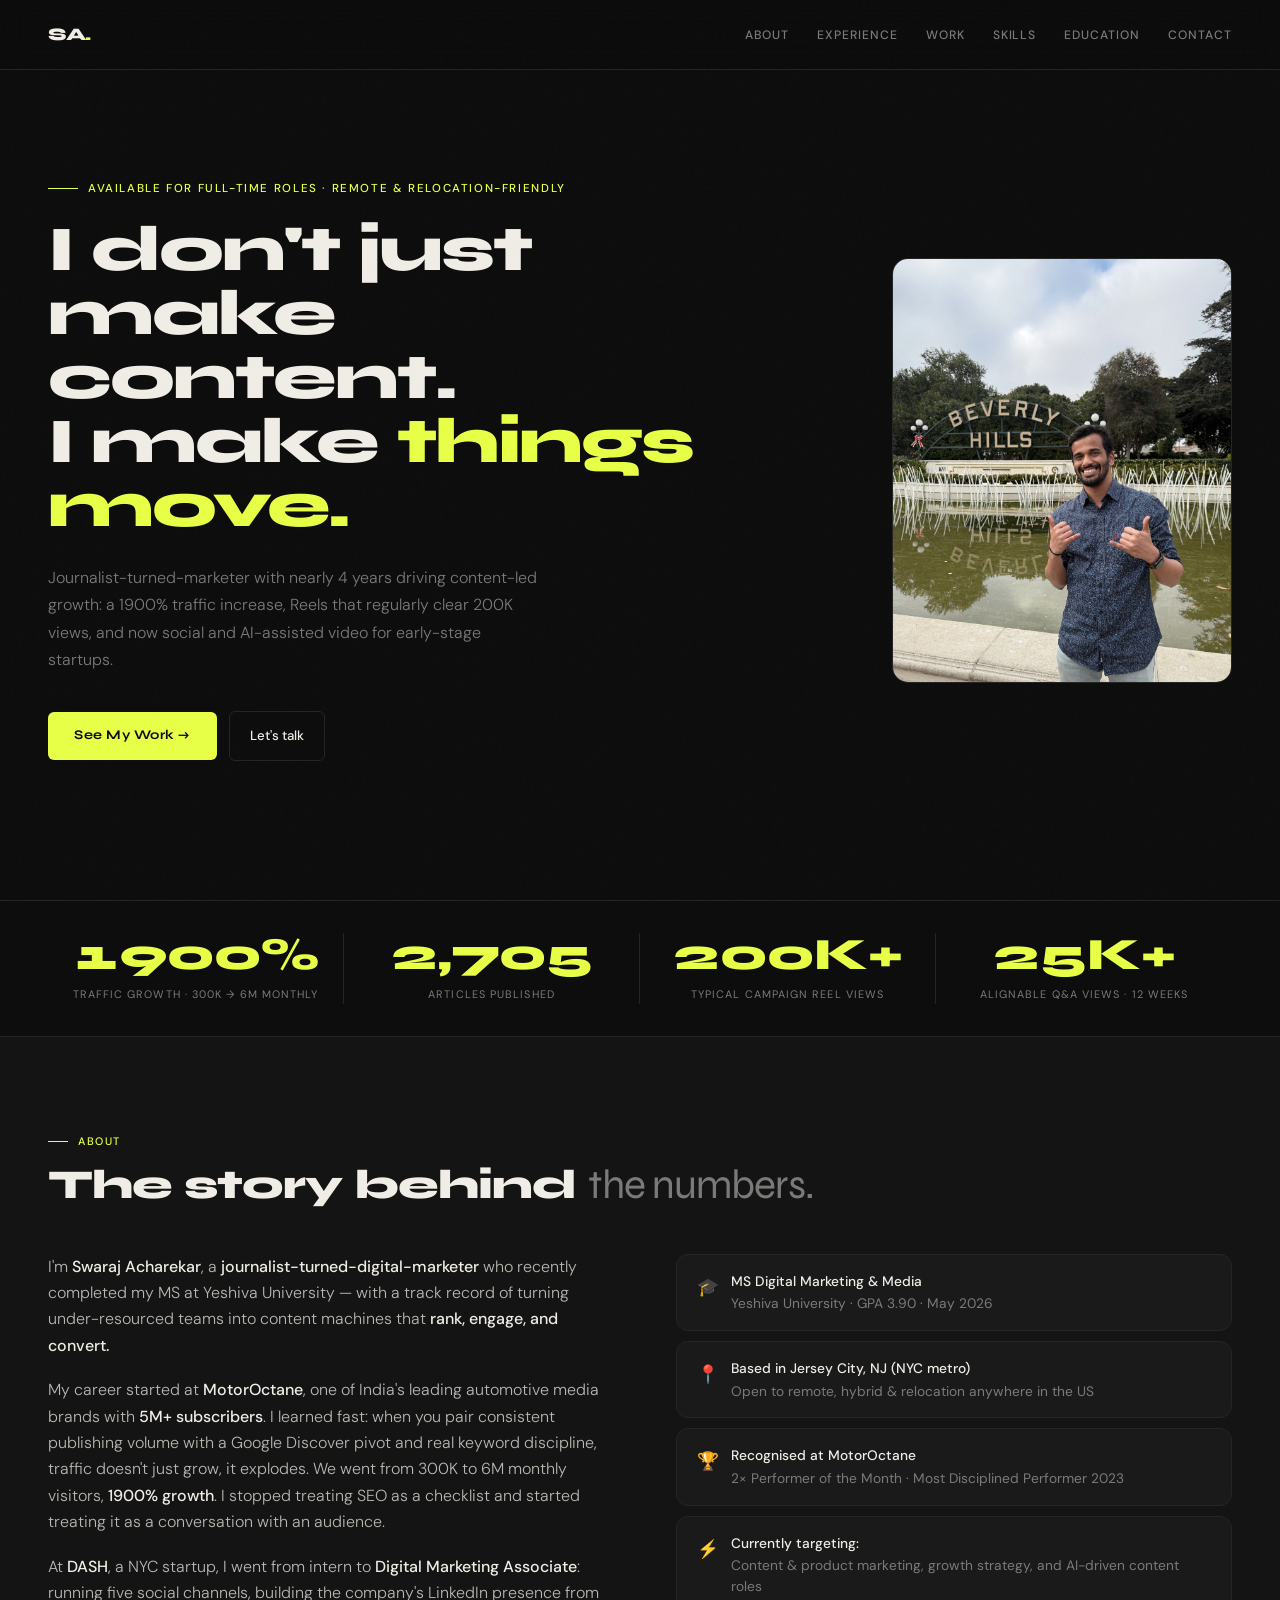
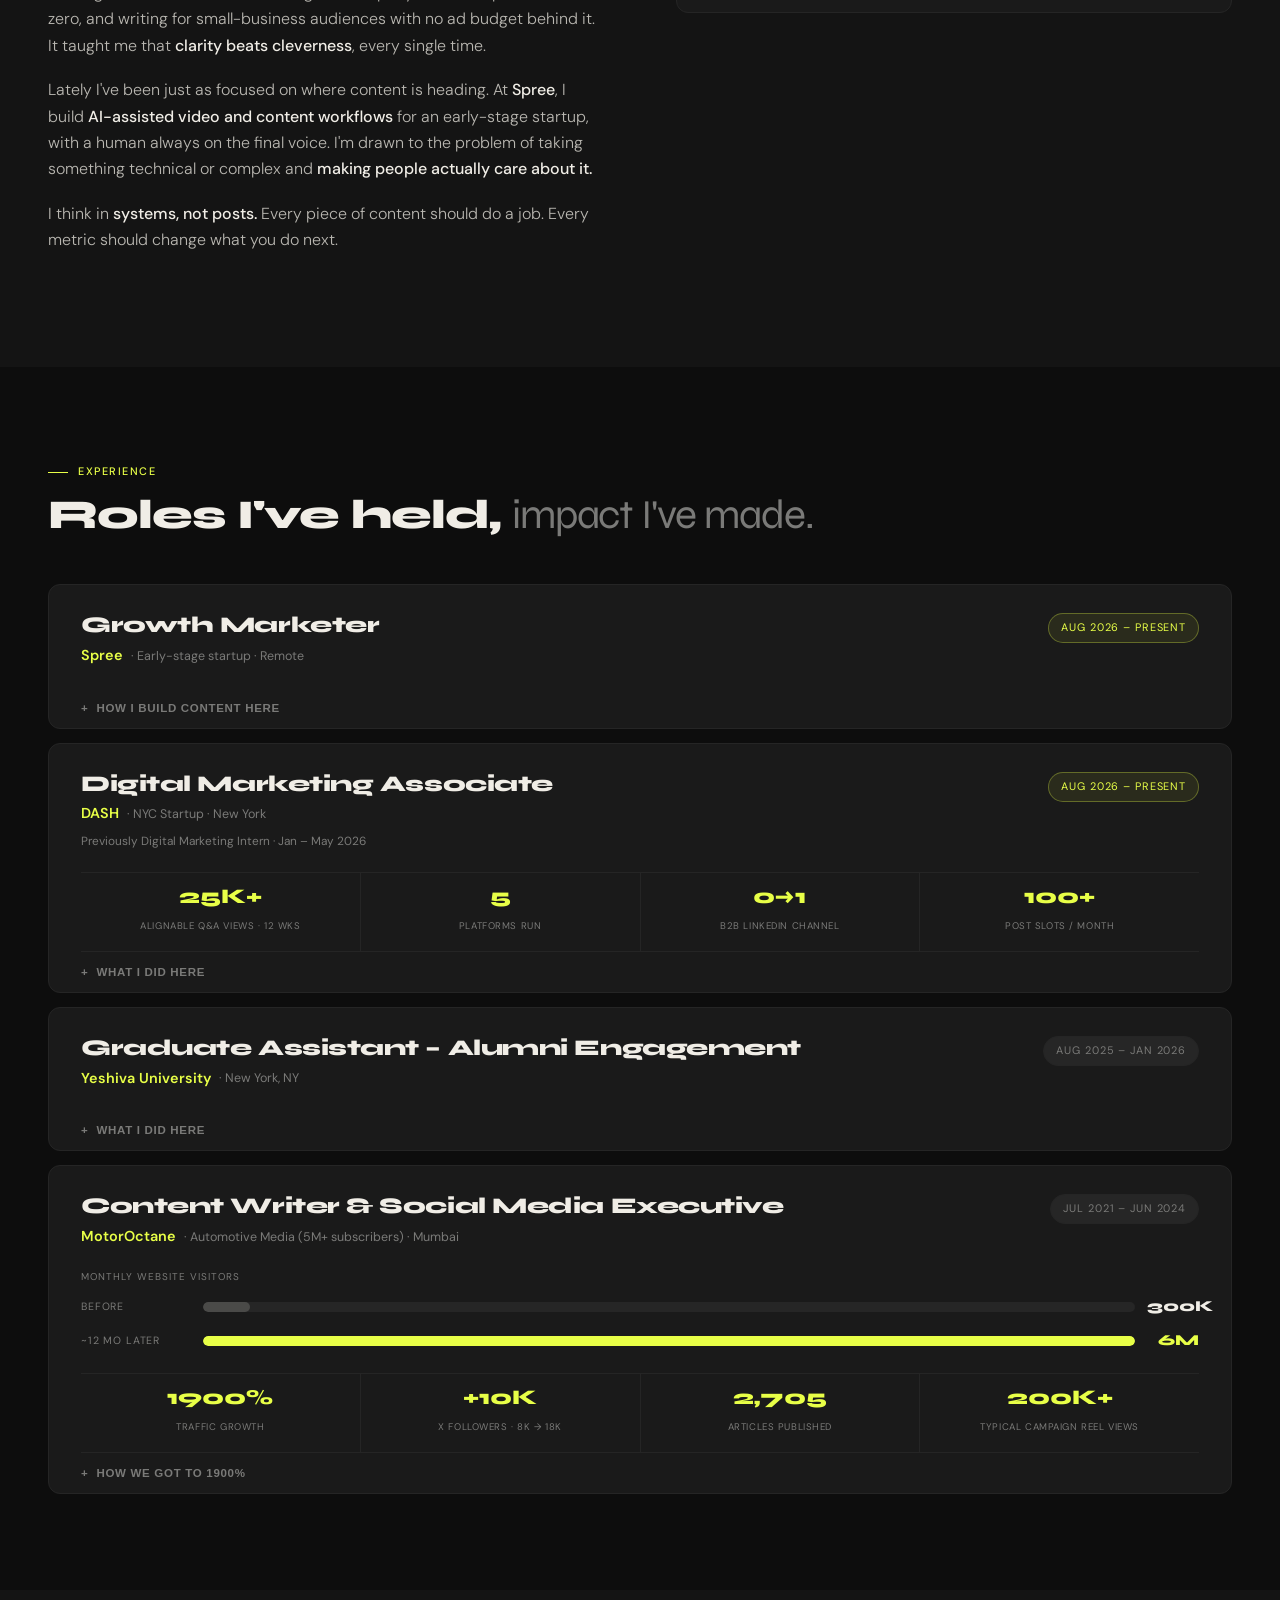
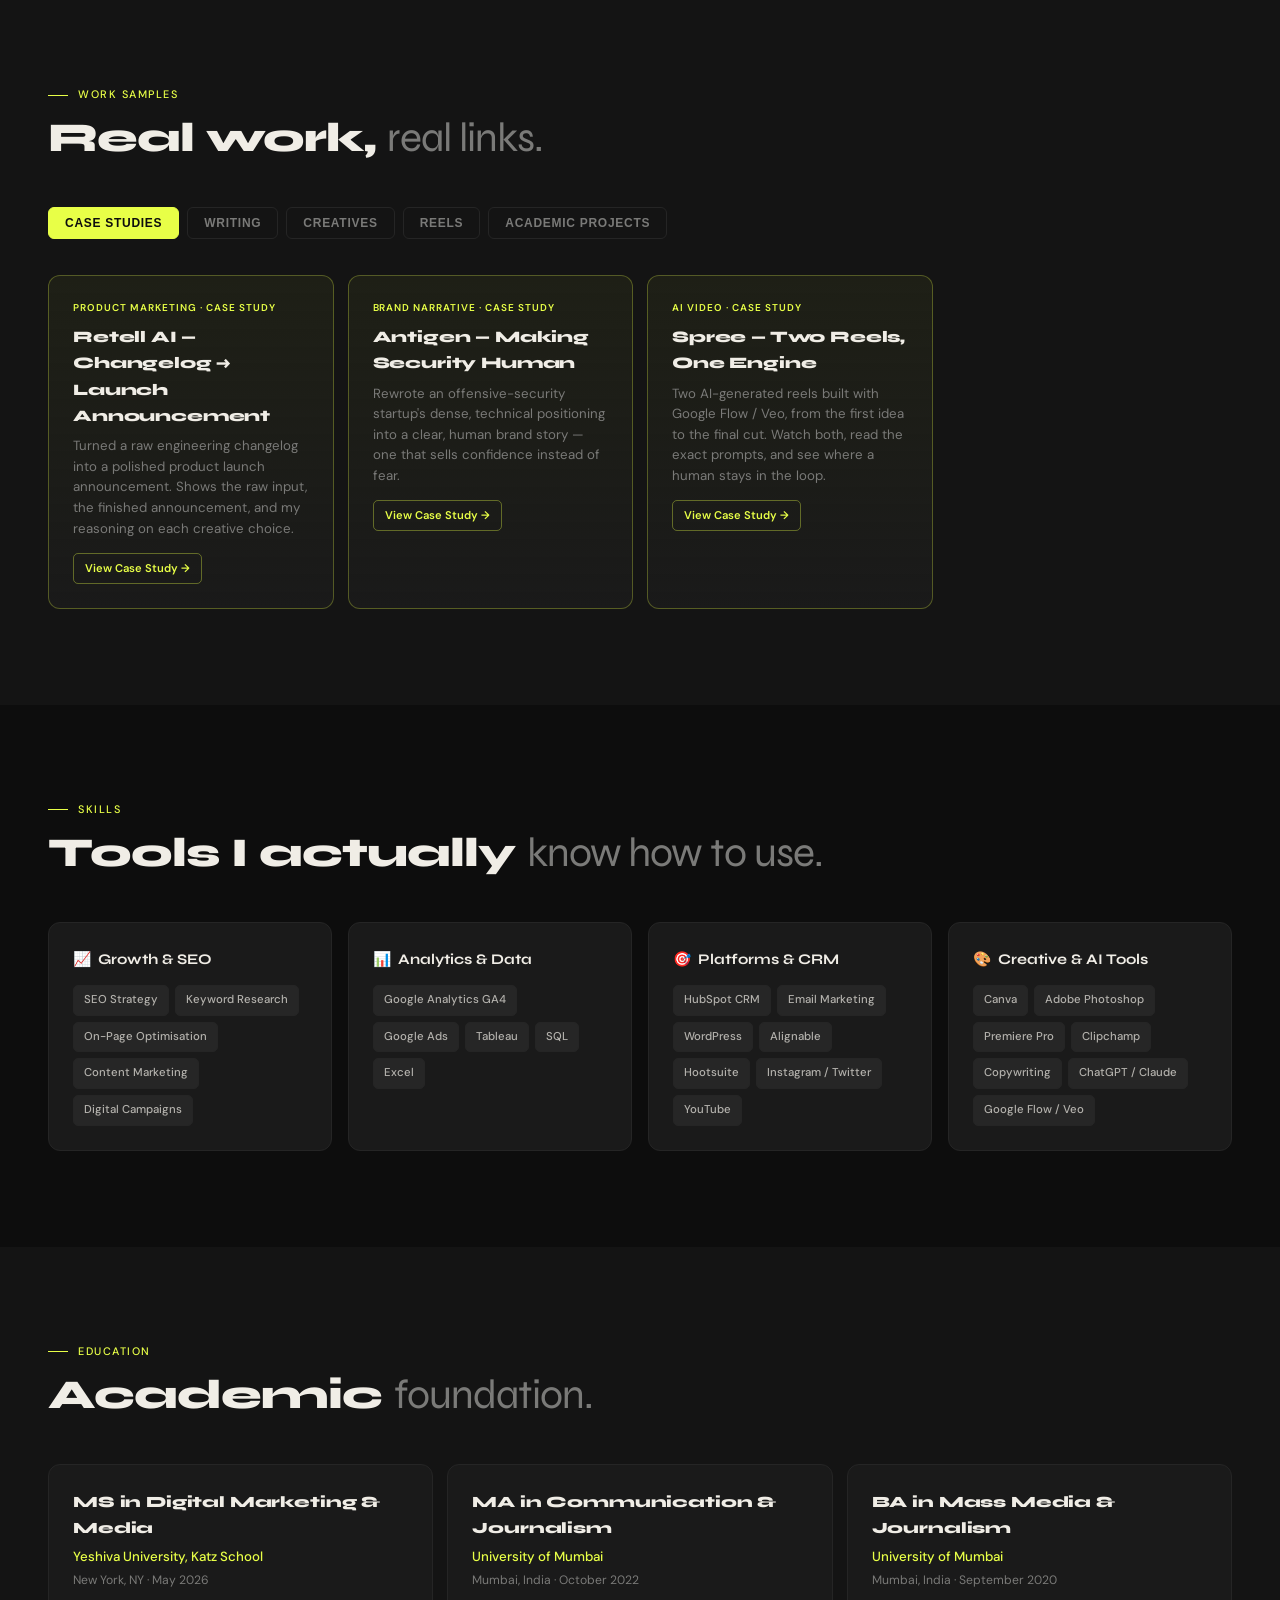
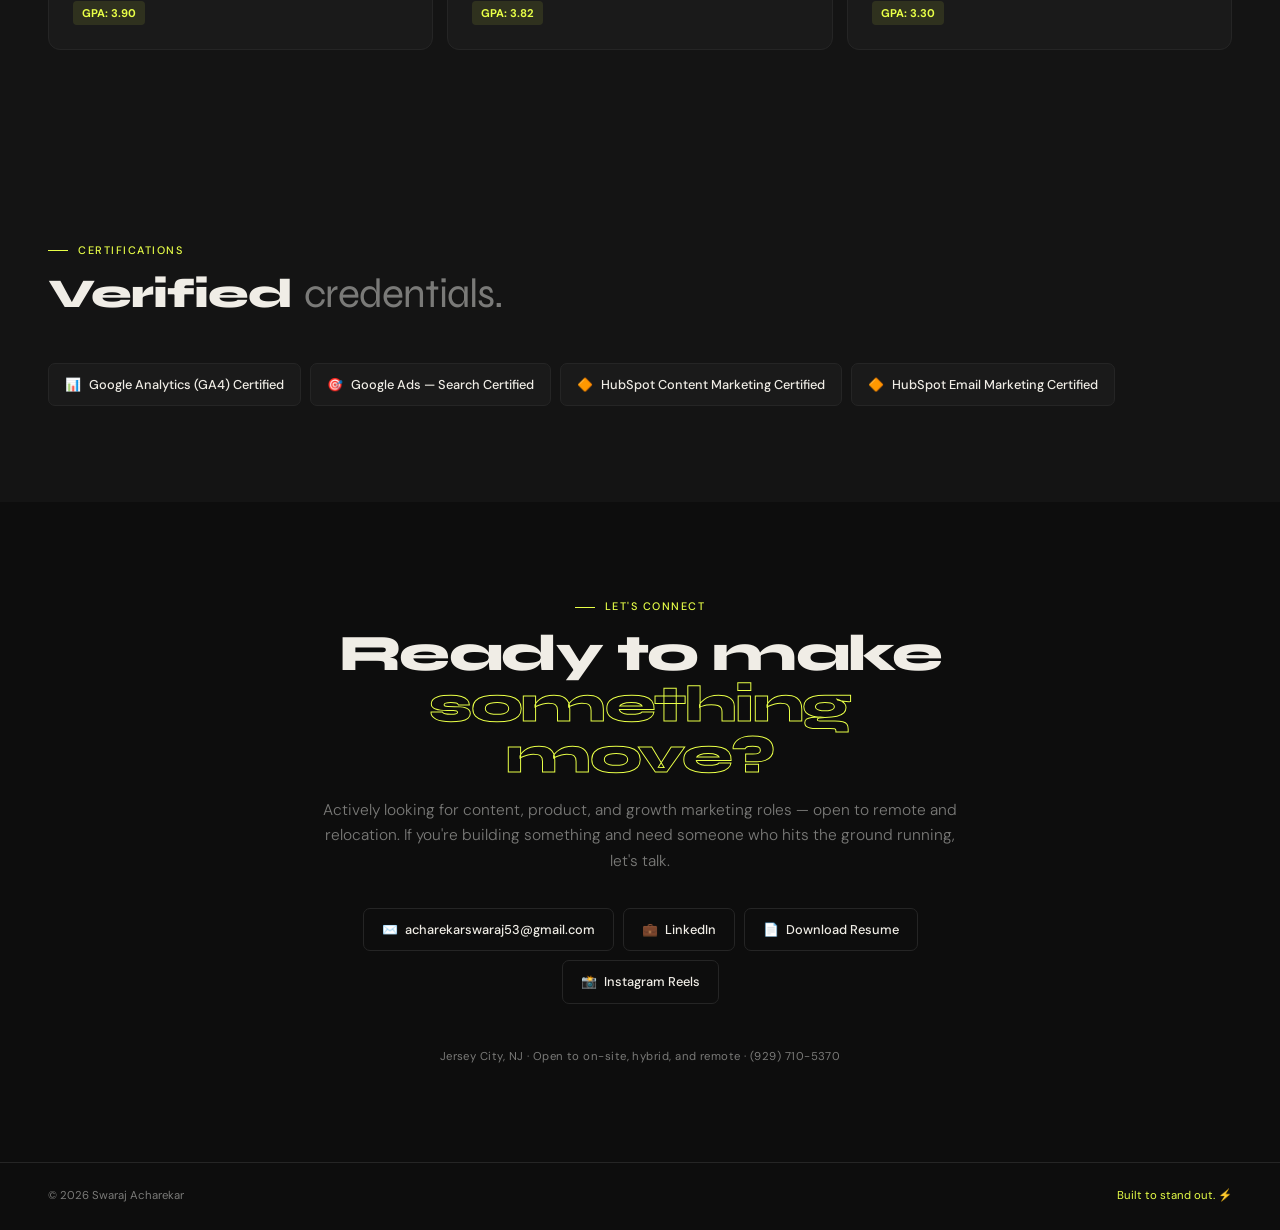
==== commit 953b1b2a: "Update index.html" ====
--- a/index.html
+++ b/index.html
@@ -874,7 +874,7 @@
     <div class="contact-links">
       <a href="mailto:acharekarswaraj53@gmail.com" class="contact-link"><span>✉️</span> acharekarswaraj53@gmail.com</a>
       <a href="https://www.linkedin.com/in/swaraj-acharekar/" target="_blank" class="contact-link"><span>💼</span> LinkedIn</a>
-      <a href="https://swaraj6520.github.io/Swaraj-Portfolio1/media/SWARAJ_ACHAREKAR_New.pdf" target="_blank" class="contact-link"><span>📄</span> Download Resume</a>
+      <a href="https://swaraj6520.github.io/Swaraj-Portfolio1/media/SWARAJ_ACHAREKAR_Website.pdf" target="_blank" class="contact-link"><span>📄</span> Download Resume</a>
       <a href="https://www.instagram.com/swaraj_acharekar/reels/" target="_blank" class="contact-link"><span>📸</span> Instagram Reels</a>
     </div>
     <div class="contact-note">Jersey City, NJ · Open to on-site, hybrid, and remote · (929) 710-5370</div>
